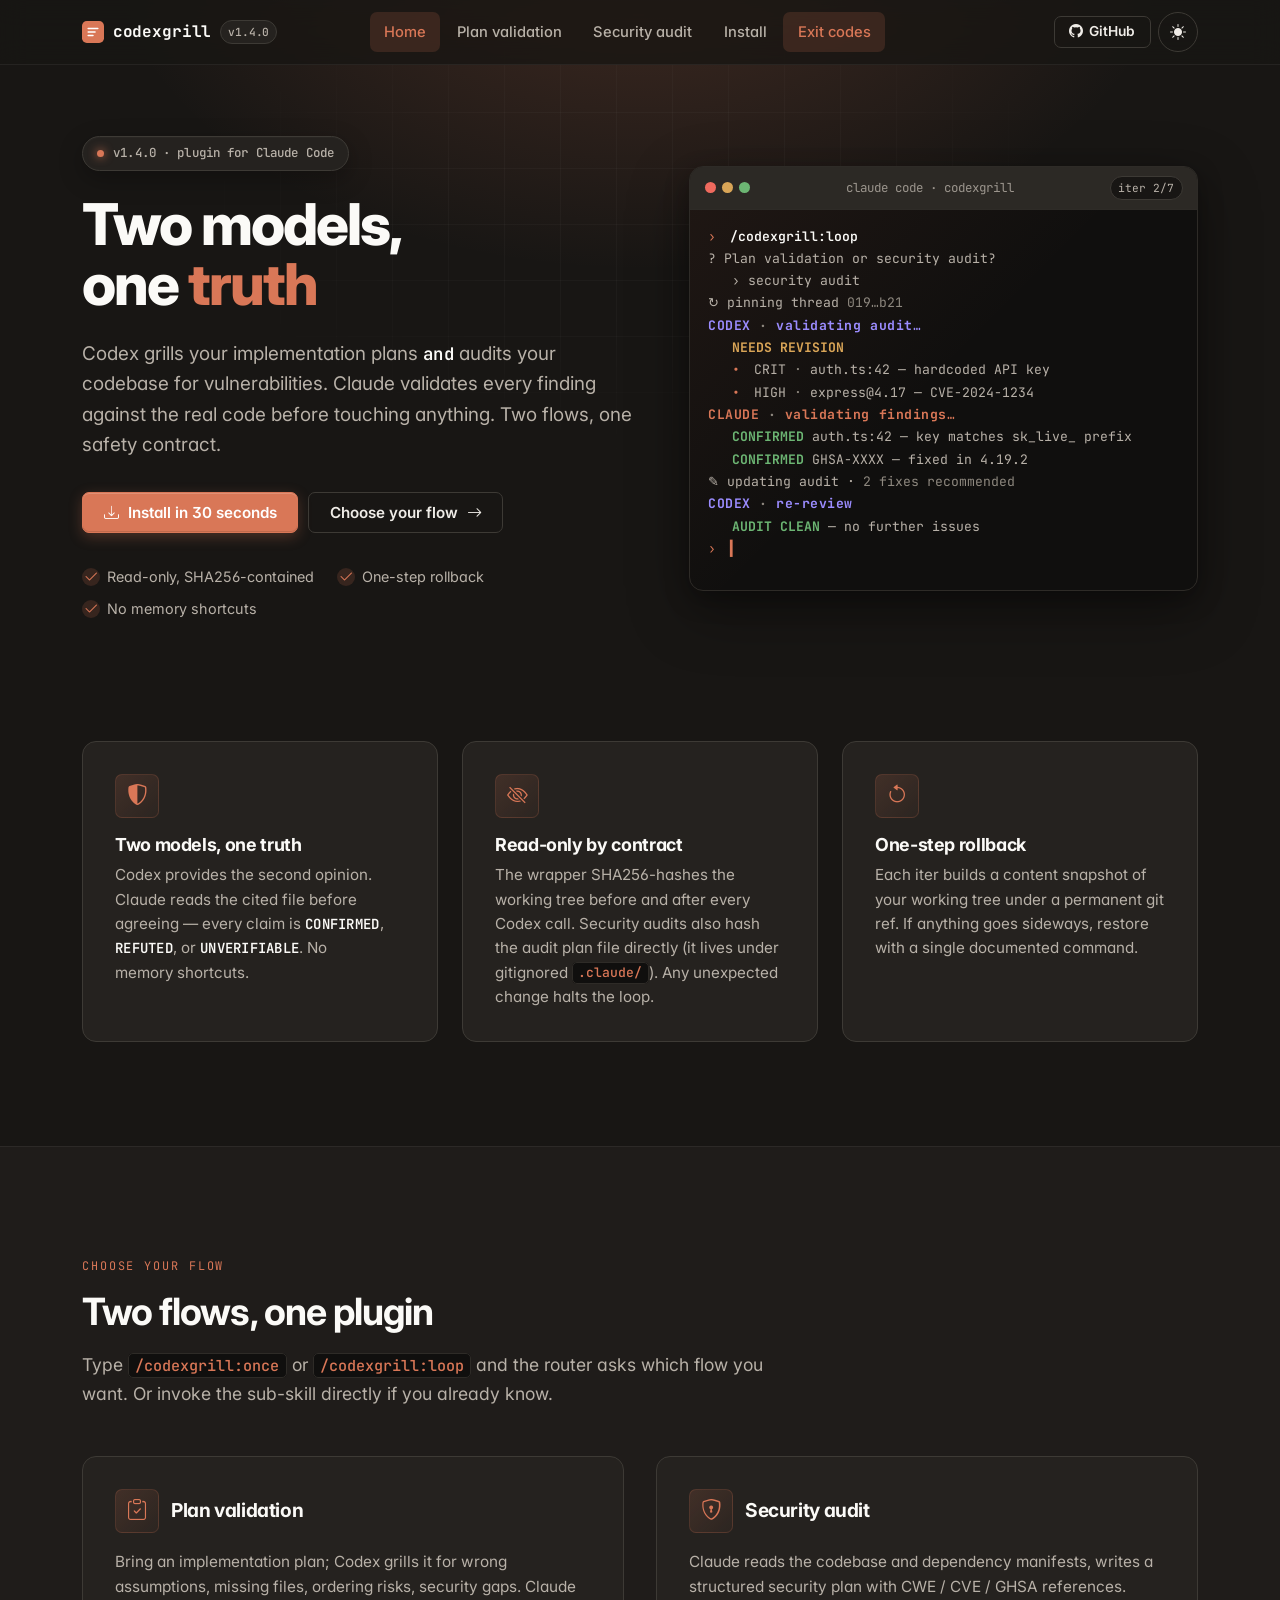
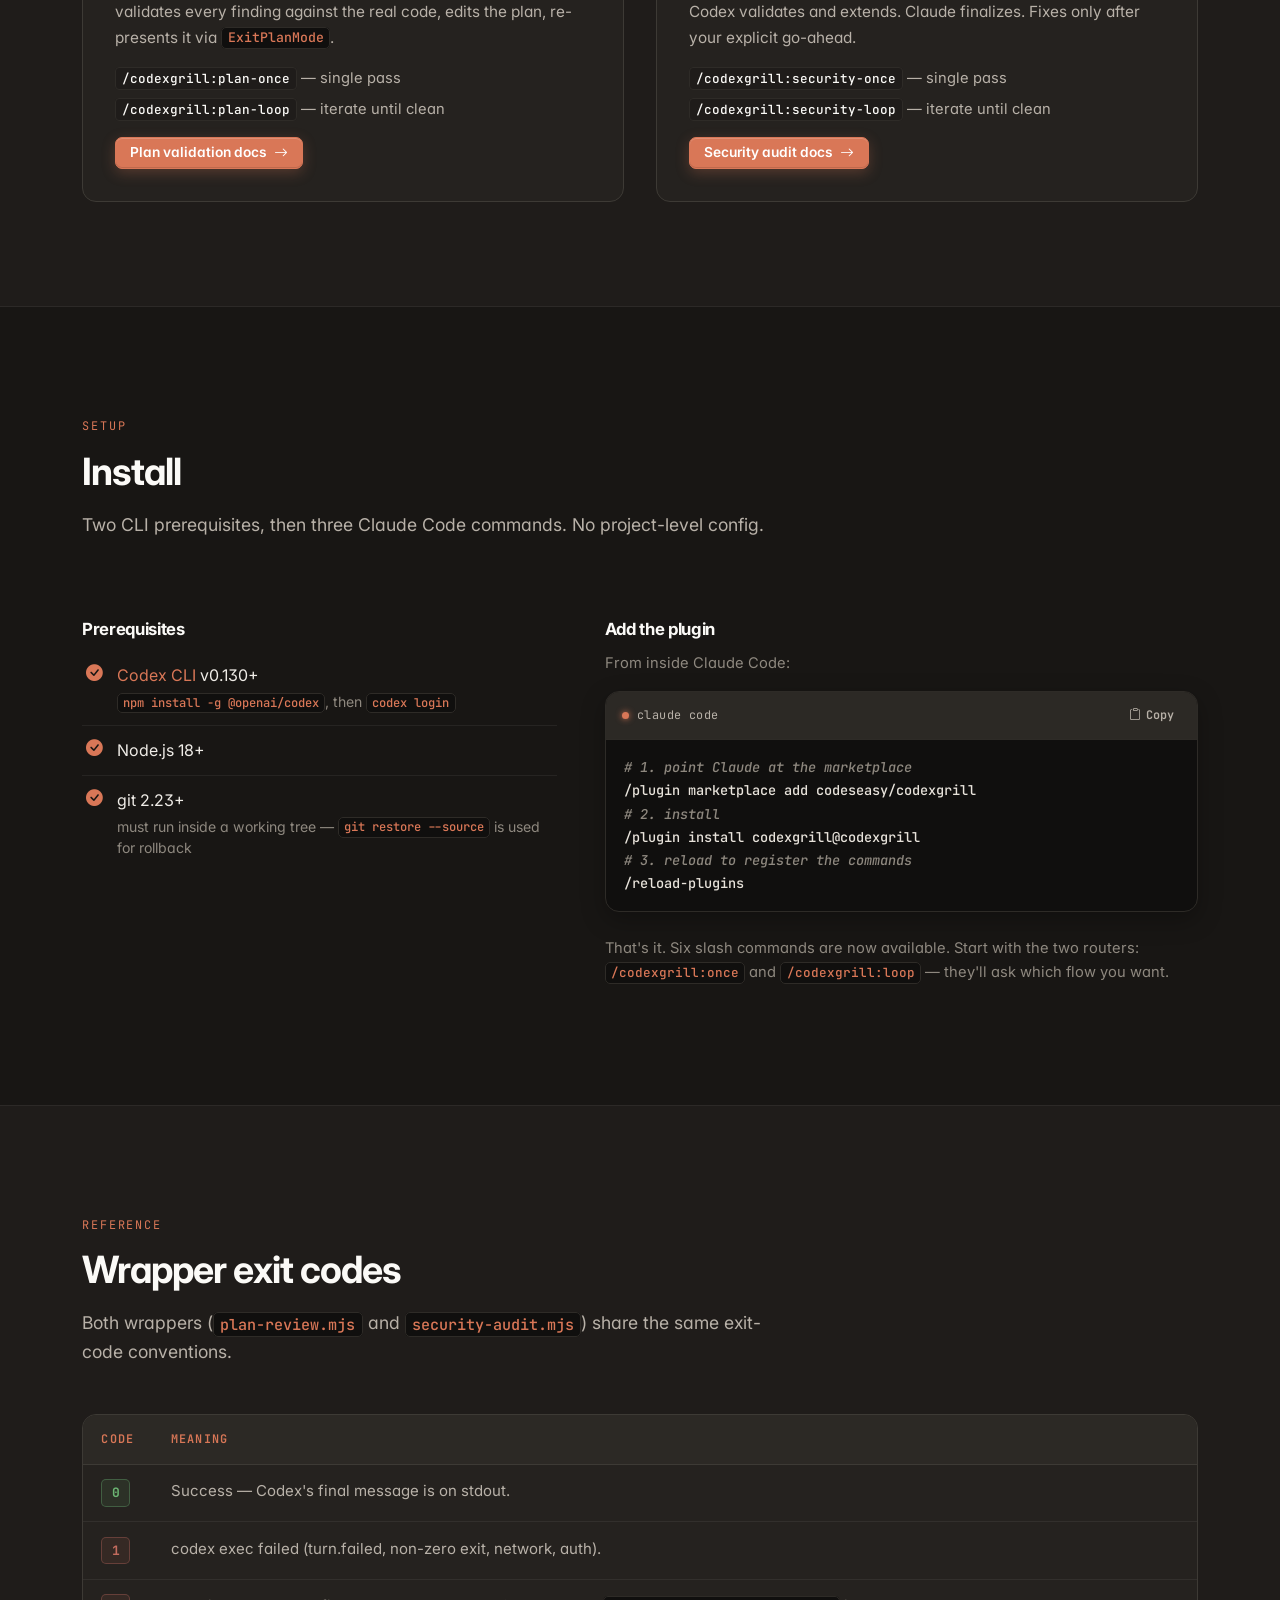
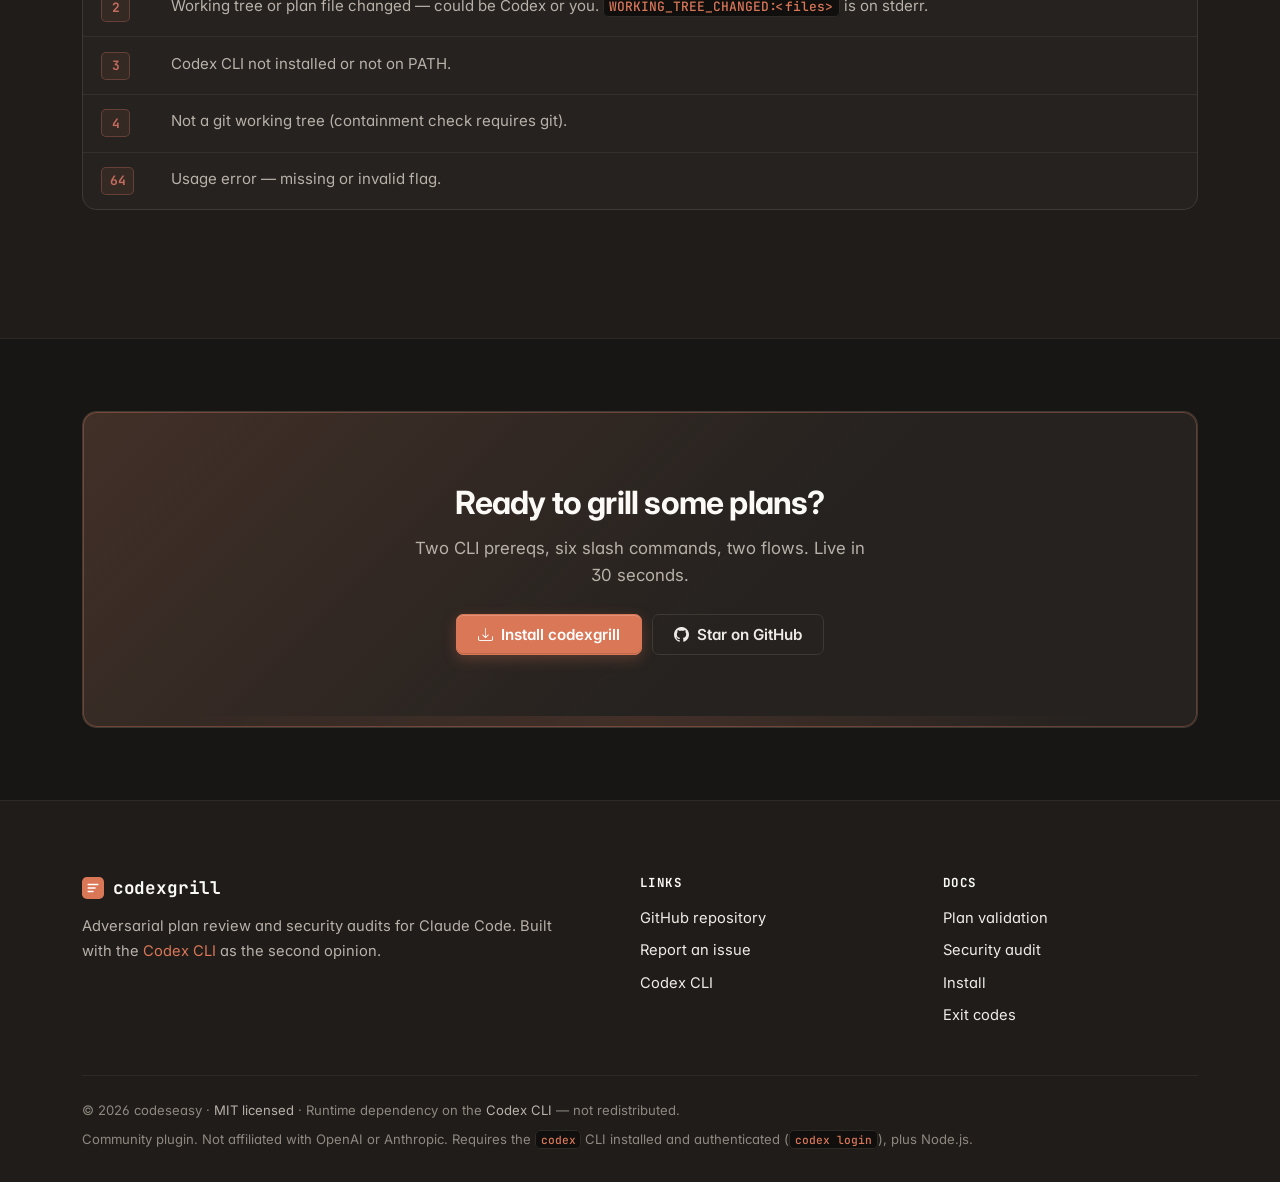
==== docs/index.html @ b9410323 "chore(release): v1.4.0 — step-tree restructure for cleaner mental model - Bump plugin.json 1.3.0 → 1" ====
<!DOCTYPE html>
<html lang="en" data-theme="dark">
<head>
  <meta charset="UTF-8" />
  <meta name="viewport" content="width=device-width, initial-scale=1.0, viewport-fit=cover" />
  <meta name="theme-color" content="#181614" />

  <title>codexgrill — Adversarial plan review &amp; security audits for Claude Code</title>
  <meta name="description" content="A Claude Code plugin that grills your implementation plans with Codex (read-only) and runs full security audits — Claude validates every finding against the real code before applying it. Two models, one truth. SHA256-contained, one-step rollback." />
  <meta name="keywords" content="claude code, codex, plugin, plan review, security audit, code review, AI pair programming, anthropic, openai, adversarial review, dev tools, vulnerability scanner" />
  <meta name="author" content="codeseasy" />
  <meta name="robots" content="index, follow, max-image-preview:large, max-snippet:-1" />
  <meta name="googlebot" content="index, follow" />
  <link rel="canonical" href="https://codexgrill.com/" />

  <!-- Open Graph -->
  <meta property="og:type" content="website" />
  <meta property="og:url" content="https://codexgrill.com/" />
  <meta property="og:site_name" content="codexgrill" />
  <meta property="og:title" content="codexgrill — Adversarial plan review &amp; security audits for Claude Code" />
  <meta property="og:description" content="Codex grills your plan, Claude validates every finding against the real code. Now with security audits. Two models, one truth." />
  <meta property="og:image" content="https://codexgrill.com/assets/og-image.png" />
  <meta property="og:image:width" content="1200" />
  <meta property="og:image:height" content="630" />
  <meta property="og:image:alt" content="codexgrill — Adversarial plan review and security audits for Claude Code. Read-only by contract, SHA256 containment, one-step rollback." />
  <meta property="og:locale" content="en_US" />

  <!-- Twitter / X -->
  <meta name="twitter:card" content="summary_large_image" />
  <meta name="twitter:title" content="codexgrill — Adversarial plan review &amp; security audits for Claude Code" />
  <meta name="twitter:description" content="Codex grills your plan, Claude validates every finding. Now with security audits. Two models, one truth." />
  <meta name="twitter:image" content="https://codexgrill.com/assets/og-image.png" />
  <meta name="twitter:image:alt" content="codexgrill — Adversarial plan review &amp; security audits for Claude Code" />
  <meta name="twitter:site" content="@codeseasy" />

  <!-- Icons -->
  <link rel="icon" type="image/svg+xml" href="data:image/svg+xml,%3Csvg xmlns='http://www.w3.org/2000/svg' viewBox='0 0 32 32'%3E%3Crect width='32' height='32' rx='7' fill='%23d97757'/%3E%3Cpath d='M9 11h14M9 16h10M9 21h7' stroke='%23fff' stroke-width='2.2' stroke-linecap='round'/%3E%3C/svg%3E" />
  <link rel="apple-touch-icon" href="data:image/svg+xml,%3Csvg xmlns='http://www.w3.org/2000/svg' viewBox='0 0 32 32'%3E%3Crect width='32' height='32' rx='7' fill='%23d97757'/%3E%3Cpath d='M9 11h14M9 16h10M9 21h7' stroke='%23fff' stroke-width='2.2' stroke-linecap='round'/%3E%3C/svg%3E" />

  <!-- Structured data: SoftwareApplication -->
  <script type="application/ld+json">
  {
    "@context": "https://schema.org",
    "@type": "SoftwareApplication",
    "name": "codexgrill",
    "alternateName": "codexgrill plugin for Claude Code",
    "applicationCategory": "DeveloperApplication",
    "applicationSubCategory": "Code Review",
    "operatingSystem": "macOS, Linux, Windows",
    "softwareVersion": "1.4.0",
    "description": "A Claude Code plugin that grills implementation plans with Codex (read-only) and runs full security audits — Claude validates every finding against the real code before applying it.",
    "url": "https://codexgrill.com/",
    "downloadUrl": "https://github.com/codeseasy/codexgrill",
    "license": "https://github.com/codeseasy/codexgrill/blob/main/LICENSE",
    "image": "https://codexgrill.com/assets/og-image.png",
    "offers": {
      "@type": "Offer",
      "price": "0",
      "priceCurrency": "USD"
    },
    "author": {
      "@type": "Organization",
      "name": "codeseasy",
      "url": "https://github.com/codeseasy"
    },
    "publisher": {
      "@type": "Organization",
      "name": "codeseasy",
      "url": "https://github.com/codeseasy"
    },
    "softwareRequirements": "Claude Code, Codex CLI v0.130+, Node.js 18+, git 2.23+",
    "featureList": [
      "Adversarial plan review using two models",
      "Security audits with CWE / CVE / GHSA grounding",
      "Read-only by contract with SHA256 working-tree containment",
      "One-step rollback via permanent git refs",
      "Per-finding validation (CONFIRMED / REFUTED / UNVERIFIABLE)",
      "Iterative loop with pinned Codex thread for context reuse"
    ]
  }
  </script>

  <!-- Structured data: FAQ -->
  <script type="application/ld+json">
  {
    "@context": "https://schema.org",
    "@type": "FAQPage",
    "mainEntity": [
      {
        "@type": "Question",
        "name": "What is codexgrill?",
        "acceptedAnswer": {
          "@type": "Answer",
          "text": "codexgrill is a Claude Code plugin with two modes. Plan validation: Codex provides a second opinion on your plan and Claude validates every finding against the real code before applying it. Security audit: Claude reviews the codebase for vulnerabilities, Codex validates and extends the findings, and Claude finalizes the audit plan. Each claim is marked CONFIRMED, REFUTED, or UNVERIFIABLE."
        }
      },
      {
        "@type": "Question",
        "name": "How do I install codexgrill?",
        "acceptedAnswer": {
          "@type": "Answer",
          "text": "From inside Claude Code, run: /plugin marketplace add codeseasy/codexgrill, then /plugin install codexgrill@codexgrill, then /reload-plugins. Prerequisites: Codex CLI v0.130+, Node.js 18+, git 2.23+."
        }
      },
      {
        "@type": "Question",
        "name": "Is codexgrill safe to run on my code?",
        "acceptedAnswer": {
          "@type": "Answer",
          "text": "Yes. The wrapper SHA256-hashes the working tree before and after every Codex call; any unexpected change halts the loop. The security wrapper also hashes the audit plan file itself (which lives under gitignored .claude/plans/). Each iteration builds a content snapshot pinned under a permanent git ref so you can restore with a single command."
        }
      },
      {
        "@type": "Question",
        "name": "What's the difference between /codexgrill:once and /codexgrill:loop?",
        "acceptedAnswer": {
          "@type": "Answer",
          "text": "Both are router commands. They ask whether you want plan validation or a security audit, then dispatch to the corresponding sub-skill. :once does a single review pass — fast sanity check. :loop iterates until both models agree the plan or audit is clean, or --max rounds run out (default 7)."
        }
      },
      {
        "@type": "Question",
        "name": "Is codexgrill affiliated with OpenAI or Anthropic?",
        "acceptedAnswer": {
          "@type": "Answer",
          "text": "No. codexgrill is a community plugin published under MIT license. It has a runtime dependency on the Codex CLI (installed and authenticated separately) and runs inside Claude Code, but is not affiliated with or endorsed by OpenAI or Anthropic."
        }
      }
    ]
  }
  </script>

  <!-- Structured data: WebSite -->
  <script type="application/ld+json">
  {
    "@context": "https://schema.org",
    "@type": "WebSite",
    "name": "codexgrill",
    "url": "https://codexgrill.com/",
    "description": "Adversarial plan review and security audits for Claude Code"
  }
  </script>

  <link rel="preconnect" href="https://fonts.googleapis.com">
  <link rel="preconnect" href="https://fonts.gstatic.com" crossorigin>
  <link rel="preconnect" href="https://cdn.jsdelivr.net" crossorigin>
  <link href="https://fonts.googleapis.com/css2?family=Inter:wght@400;500;600;700;800&family=JetBrains+Mono:wght@400;500;600;700&display=swap" rel="stylesheet">

  <link rel="stylesheet" href="https://cdn.jsdelivr.net/npm/bootstrap-icons@1.11.3/font/bootstrap-icons.min.css" />
  <link rel="stylesheet" href="./assets/style.css" />
</head>
<body>

<!-- skip link for accessibility / SEO -->
<a href="#main" class="skip-link">Skip to main content</a>

<!-- scroll-progress bar -->
<div class="scroll-progress" aria-hidden="true"><span></span></div>

<!-- ============================================================
     NAV
============================================================ -->
<nav class="cg-nav" id="nav">
  <div class="container nav-row">
    <a class="cg-brand" href="/" aria-label="codexgrill home">
      <span class="cg-brand-mark" aria-hidden="true">
        <svg viewBox="0 0 32 32" width="22" height="22">
          <rect width="32" height="32" rx="7" fill="currentColor"/>
          <path d="M9 11h14M9 16h10M9 21h7" stroke="#fff" stroke-width="2.2" stroke-linecap="round"/>
        </svg>
      </span>
      <span class="cg-brand-name">codexgrill</span>
      <span class="cg-brand-version">v1.4.0</span>
    </a>

    <ul class="cg-nav-links" id="nav-links">
      <li><a href="/" data-nav="index">Home</a></li>
      <li><a href="/plan.html" data-nav="plan">Plan validation</a></li>
      <li><a href="/security.html" data-nav="security">Security audit</a></li>
      <li><a href="#install">Install</a></li>
      <li><a href="#exit-codes">Exit codes</a></li>
    </ul>

    <div class="cg-nav-actions">
      <a class="btn-ghost btn-sm" href="https://github.com/codeseasy/codexgrill" target="_blank" rel="noopener" aria-label="View source on GitHub">
        <i class="bi bi-github" aria-hidden="true"></i>
        <span class="hide-sm">GitHub</span>
      </a>
      <button class="icon-btn" data-theme-toggle aria-label="Toggle theme">
        <i class="bi bi-sun-fill icon-sun" aria-hidden="true"></i>
        <i class="bi bi-moon-stars-fill icon-moon" aria-hidden="true"></i>
      </button>
      <button class="icon-btn nav-menu-btn" id="nav-menu-btn" aria-label="Toggle menu" aria-expanded="false" aria-controls="nav-links">
        <i class="bi bi-list icon-open" aria-hidden="true"></i>
        <i class="bi bi-x-lg icon-close" aria-hidden="true"></i>
      </button>
    </div>
  </div>
</nav>

<!-- ============================================================
     HERO
============================================================ -->
<main id="main">
<header id="top" class="hero" aria-labelledby="hero-title">
  <div class="hero-bg" aria-hidden="true">
    <div class="hero-glow"></div>
    <div class="hero-grid"></div>
  </div>

  <div class="container">
    <div class="hero-grid-layout">
      <div class="hero-text">
        <span class="hero-badge">
          <span class="dot" aria-hidden="true"></span>
          <span>v1.4.0 · plugin for Claude Code</span>
        </span>
        <h1 class="hero-title" id="hero-title">
          Two models,
          <span class="accent-line">one <span class="accent">truth</span></span>
        </h1>
        <p class="hero-sub">
          Codex grills your implementation plans <em>and</em> audits your codebase for vulnerabilities.
          Claude validates every finding against the real code before touching anything.
          Two flows, one safety contract.
        </p>
        <div class="hero-cta">
          <a class="btn-primary" href="#install">
            <i class="bi bi-download" aria-hidden="true"></i>
            <span>Install in 30 seconds</span>
          </a>
          <a class="btn-ghost" href="#flows">
            <span>Choose your flow</span>
            <i class="bi bi-arrow-right" aria-hidden="true"></i>
          </a>
        </div>

        <ul class="hero-checks">
          <li><i class="bi bi-check2" aria-hidden="true"></i>Read-only, SHA256-contained</li>
          <li><i class="bi bi-check2" aria-hidden="true"></i>One-step rollback</li>
          <li><i class="bi bi-check2" aria-hidden="true"></i>No memory shortcuts</li>
        </ul>
      </div>

      <!-- terminal demo -->
      <div class="hero-terminal" aria-hidden="true">
        <div class="term">
          <div class="term-bar">
            <span class="term-dots"><i></i><i></i><i></i></span>
            <span class="term-title">claude code · codexgrill</span>
            <span class="term-meta">iter 2/7</span>
          </div>
          <div class="term-body" id="term-body">
            <div class="term-line"><span class="term-prompt">›</span> <span class="term-cmd">/codexgrill:loop</span></div>
            <div class="term-line term-out">? Plan validation or security audit?</div>
            <div class="term-line term-out term-indent">› security audit</div>
            <div class="term-line term-out">↻ pinning thread <span class="term-dim">019…b21</span></div>
            <div class="term-line term-out term-tag-codex">CODEX  <span class="term-dim">·</span> validating audit…</div>
            <div class="term-line term-out term-indent"><span class="term-warn">NEEDS REVISION</span></div>
            <div class="term-line term-out term-indent"><span class="term-bullet">•</span> CRIT <span class="term-dim">·</span> auth.ts:42 — hardcoded API key</div>
            <div class="term-line term-out term-indent"><span class="term-bullet">•</span> HIGH <span class="term-dim">·</span> express@4.17 — CVE-2024-1234</div>
            <div class="term-line term-out term-tag-claude">CLAUDE <span class="term-dim">·</span> validating findings…</div>
            <div class="term-line term-out term-indent"><span class="term-ok">CONFIRMED</span> auth.ts:42 — key matches sk_live_ prefix</div>
            <div class="term-line term-out term-indent"><span class="term-ok">CONFIRMED</span> GHSA-XXXX — fixed in 4.19.2</div>
            <div class="term-line term-out">✎ updating audit · <span class="term-dim">2 fixes recommended</span></div>
            <div class="term-line term-out term-tag-codex">CODEX  <span class="term-dim">·</span> re-review</div>
            <div class="term-line term-out term-indent"><span class="term-ok">AUDIT CLEAN</span> — no further issues</div>
            <div class="term-line"><span class="term-prompt">›</span> <span class="term-caret">▍</span></div>
          </div>
        </div>
      </div>
    </div>
  </div>
</header>

<!-- ============================================================
     FEATURES
============================================================ -->
<section id="features" class="section section-features" aria-label="Key features">
  <div class="container">
    <div class="feature-grid">
      <article class="feature-card">
        <span class="icon-pill"><i class="bi bi-shield-shaded" aria-hidden="true"></i></span>
        <h3>Two models, one truth</h3>
        <p>Codex provides the second opinion. Claude reads the cited file before agreeing — every claim is <em>CONFIRMED</em>, <em>REFUTED</em>, or <em>UNVERIFIABLE</em>. No memory shortcuts.</p>
      </article>
      <article class="feature-card">
        <span class="icon-pill"><i class="bi bi-eye-slash" aria-hidden="true"></i></span>
        <h3>Read-only by contract</h3>
        <p>The wrapper SHA256-hashes the working tree before and after every Codex call. Security audits also hash the audit plan file directly (it lives under gitignored <code>.claude/</code>). Any unexpected change halts the loop.</p>
      </article>
      <article class="feature-card">
        <span class="icon-pill"><i class="bi bi-arrow-counterclockwise" aria-hidden="true"></i></span>
        <h3>One-step rollback</h3>
        <p>Each iter builds a content snapshot of your working tree under a permanent git ref. If anything goes sideways, restore with a single documented command.</p>
      </article>
    </div>
  </div>
</section>

<!-- ============================================================
     FLOWS
============================================================ -->
<section id="flows" class="section section-alt" aria-labelledby="flows-title">
  <div class="container">
    <div class="section-head">
      <span class="section-eyebrow">Choose your flow</span>
      <h2 class="section-title" id="flows-title"><a class="section-anchor" href="#flows">Two flows, one plugin</a></h2>
      <p class="section-lead">
        Type <code>/codexgrill:once</code> or <code>/codexgrill:loop</code> and the router asks which flow you want.
        Or invoke the sub-skill directly if you already know.
      </p>
    </div>

    <div class="flow-cards">
      <article class="flow-card">
        <header>
          <span class="icon-pill"><i class="bi bi-clipboard-check" aria-hidden="true"></i></span>
          <h3>Plan validation</h3>
        </header>
        <p>Bring an implementation plan; Codex grills it for wrong assumptions, missing files, ordering risks, security gaps. Claude validates every finding against the real code, edits the plan, re-presents it via <code>ExitPlanMode</code>.</p>
        <ul class="flow-card-cmds">
          <li><code>/codexgrill:plan-once</code> — single pass</li>
          <li><code>/codexgrill:plan-loop</code> — iterate until clean</li>
        </ul>
        <a class="btn-primary btn-sm" href="/plan.html">
          <span>Plan validation docs</span>
          <i class="bi bi-arrow-right" aria-hidden="true"></i>
        </a>
      </article>

      <article class="flow-card">
        <header>
          <span class="icon-pill"><i class="bi bi-shield-lock" aria-hidden="true"></i></span>
          <h3>Security audit</h3>
        </header>
        <p>Claude reads the codebase and dependency manifests, writes a structured security plan with CWE / CVE / GHSA references. Codex validates and extends. Claude finalizes. Fixes only after your explicit go-ahead.</p>
        <ul class="flow-card-cmds">
          <li><code>/codexgrill:security-once</code> — single pass</li>
          <li><code>/codexgrill:security-loop</code> — iterate until clean</li>
        </ul>
        <a class="btn-primary btn-sm" href="/security.html">
          <span>Security audit docs</span>
          <i class="bi bi-arrow-right" aria-hidden="true"></i>
        </a>
      </article>
    </div>
  </div>
</section>

<!-- ============================================================
     INSTALL
============================================================ -->
<section id="install" class="section" aria-labelledby="install-title">
  <div class="container">
    <div class="section-head">
      <span class="section-eyebrow">Setup</span>
      <h2 class="section-title" id="install-title"><a class="section-anchor" href="#install">Install</a></h2>
      <p class="section-lead">Two CLI prerequisites, then three Claude Code commands. No project-level config.</p>
    </div>

    <div class="install-grid">
      <div>
        <h3 class="h-sub">Prerequisites</h3>
        <ul class="check-list">
          <li>
            <i class="bi bi-check-circle-fill" aria-hidden="true"></i>
            <div>
              <a href="https://github.com/openai/codex" target="_blank" rel="noopener">Codex CLI</a> v0.130+
              <span class="dim"><code>npm install -g @openai/codex</code>, then <code>codex login</code></span>
            </div>
          </li>
          <li>
            <i class="bi bi-check-circle-fill" aria-hidden="true"></i>
            <div>Node.js 18+</div>
          </li>
          <li>
            <i class="bi bi-check-circle-fill" aria-hidden="true"></i>
            <div>
              git 2.23+
              <span class="dim">must run inside a working tree — <code>git restore --source</code> is used for rollback</span>
            </div>
          </li>
        </ul>
      </div>

      <div>
        <h3 class="h-sub">Add the plugin</h3>
        <p class="dim small">From inside Claude Code:</p>
        <div class="code-block">
          <div class="code-block-header">
            <span class="lang">claude code</span>
            <button class="copy-btn" type="button"><i class="bi bi-clipboard" aria-hidden="true"></i><span class="copy-label">Copy</span></button>
          </div>
<pre><code><span class="cmt"># 1. point Claude at the marketplace</span>
/plugin marketplace add codeseasy/codexgrill
<span class="cmt"># 2. install</span>
/plugin install codexgrill@codexgrill
<span class="cmt"># 3. reload to register the commands</span>
/reload-plugins</code></pre>
        </div>
        <p class="dim small">
          That's it. Six slash commands are now available. Start with the two routers:
          <code>/codexgrill:once</code> and <code>/codexgrill:loop</code> — they'll ask which flow you want.
        </p>
      </div>
    </div>
  </div>
</section>

<!-- ============================================================
     EXIT CODES (shared reference)
============================================================ -->
<section id="exit-codes" class="section section-alt">
  <div class="container">
    <div class="section-head">
      <span class="section-eyebrow">Reference</span>
      <h2 class="section-title"><a class="section-anchor" href="#exit-codes">Wrapper exit codes</a></h2>
      <p class="section-lead">Both wrappers (<code>plan-review.mjs</code> and <code>security-audit.mjs</code>) share the same exit-code conventions.</p>
    </div>

    <div class="table-wrap">
      <table class="cg-table exit-table">
        <thead><tr><th>code</th><th>meaning</th></tr></thead>
        <tbody>
          <tr><td><code class="exit-ok">0</code></td><td>Success — Codex's final message is on stdout.</td></tr>
          <tr><td><code class="exit-err">1</code></td><td>codex exec failed (turn.failed, non-zero exit, network, auth).</td></tr>
          <tr><td><code class="exit-err">2</code></td><td>Working tree or plan file changed — could be Codex or you. <code>WORKING_TREE_CHANGED:&lt;files&gt;</code> is on stderr.</td></tr>
          <tr><td><code class="exit-err">3</code></td><td>Codex CLI not installed or not on PATH.</td></tr>
          <tr><td><code class="exit-err">4</code></td><td>Not a git working tree (containment check requires git).</td></tr>
          <tr><td><code class="exit-err">64</code></td><td>Usage error — missing or invalid flag.</td></tr>
        </tbody>
      </table>
    </div>
  </div>
</section>

<!-- ============================================================
     CTA
============================================================ -->
<section class="section section-cta" aria-label="Get started">
  <div class="container">
    <div class="cta-card">
      <h2>Ready to grill some plans?</h2>
      <p>Two CLI prereqs, six slash commands, two flows. Live in 30 seconds.</p>
      <div class="hero-cta">
        <a class="btn-primary" href="#install">
          <i class="bi bi-download" aria-hidden="true"></i>
          <span>Install codexgrill</span>
        </a>
        <a class="btn-ghost" href="https://github.com/codeseasy/codexgrill" target="_blank" rel="noopener">
          <i class="bi bi-github" aria-hidden="true"></i>
          <span>Star on GitHub</span>
        </a>
      </div>
    </div>
  </div>
</section>

<!-- ============================================================
     FOOTER
============================================================ -->
</main>

<footer class="cg-footer" role="contentinfo">
  <div class="container">
    <div class="footer-grid">
      <div class="footer-brand">
        <div class="cg-brand">
          <span class="cg-brand-mark" aria-hidden="true">
            <svg viewBox="0 0 32 32" width="22" height="22">
              <rect width="32" height="32" rx="7" fill="currentColor"/>
              <path d="M9 11h14M9 16h10M9 21h7" stroke="#fff" stroke-width="2.2" stroke-linecap="round"/>
            </svg>
          </span>
          <span class="cg-brand-name">codexgrill</span>
        </div>
        <p class="muted">
          Adversarial plan review and security audits for Claude Code. Built with the
          <a href="https://github.com/openai/codex" target="_blank" rel="noopener">Codex CLI</a> as the second opinion.
        </p>
      </div>
      <div class="footer-col">
        <strong>Links</strong>
        <ul>
          <li><a href="https://github.com/codeseasy/codexgrill" target="_blank" rel="noopener">GitHub repository</a></li>
          <li><a href="https://github.com/codeseasy/codexgrill/issues" target="_blank" rel="noopener">Report an issue</a></li>
          <li><a href="https://github.com/openai/codex" target="_blank" rel="noopener">Codex CLI</a></li>
        </ul>
      </div>
      <div class="footer-col">
        <strong>Docs</strong>
        <ul>
          <li><a href="/plan.html">Plan validation</a></li>
          <li><a href="/security.html">Security audit</a></li>
          <li><a href="#install">Install</a></li>
          <li><a href="#exit-codes">Exit codes</a></li>
        </ul>
      </div>
    </div>

    <div class="footer-disclaimer">
      <p>
        © <span data-year>2026</span> codeseasy ·
        <a href="https://github.com/codeseasy/codexgrill/blob/main/LICENSE" target="_blank" rel="noopener">MIT licensed</a> ·
        Runtime dependency on the <a href="https://github.com/openai/codex" target="_blank" rel="noopener">Codex CLI</a> — not redistributed.
      </p>
      <p class="dim">
        Community plugin. Not affiliated with OpenAI or Anthropic. Requires the
        <code>codex</code> CLI installed and authenticated (<code>codex login</code>), plus Node.js.
      </p>
    </div>
  </div>
</footer>

<script src="./assets/app.js"></script>
</body>
</html>
---- docs/assets/style.css ----
/* ============================================================
   codexgrill — site styles
   Self-contained (no Bootstrap CSS). Mobile-first.
   ============================================================ */

/* ---------- design tokens ---------- */
:root {
  /* warm orange family (Claude Code) */
  --cg-orange:        #d97757;
  --cg-orange-hover:  #c2654a;
  --cg-orange-soft:   #e9a484;
  --cg-orange-glow:   rgba(217, 119, 87, 0.16);
  --cg-orange-shadow: rgba(217, 119, 87, 0.28);

  /* semantic */
  --cg-ok:   #6cb573;
  --cg-warn: #d9a557;
  --cg-bad:  #c46c5e;

  --cg-font-sans: 'Inter', -apple-system, BlinkMacSystemFont, 'Segoe UI', system-ui, sans-serif;
  --cg-font-mono: 'JetBrains Mono', 'SF Mono', Menlo, Consolas, monospace;

  /* spacing scale */
  --space-1: 0.25rem;
  --space-2: 0.5rem;
  --space-3: 0.75rem;
  --space-4: 1rem;
  --space-5: 1.5rem;
  --space-6: 2rem;
  --space-7: 3rem;
  --space-8: 4.5rem;
  --space-9: 6.5rem;

  --radius:    14px;
  --radius-md: 10px;
  --radius-sm: 7px;

  --ease: cubic-bezier(0.4, 0, 0.2, 1);

  --nav-h: 64px;
  --container: 1180px;
}

/* dark (default) */
[data-theme="dark"] {
  --bg:           #181614;
  --bg-2:         #1f1c1a;
  --bg-3:         #25221f;
  --surface:      #25221f;
  --surface-2:    #2c2925;
  --surface-3:    #34302b;

  --fg:           #efece7;
  --fg-strong:    #fbfaf7;
  --fg-muted:     #b8b1a8;  /* lifted for ~9:1 on bg */
  --fg-dim:       #8e887f;  /* lifted for ~5.2:1 on bg */

  --border:       #3d3a35;
  --border-strong: #4a4641;
  --border-soft:  rgba(255,255,255,0.07);
  --hairline:     rgba(255,255,255,0.06);

  --code-bg:      #100f0e;
  --code-border:  #2e2b27;
  --code-fg:      #e8e3db;

  --nav-bg:       rgba(24, 22, 20, 0.82);
  --hero-glow:    radial-gradient(60% 70% at 50% -10%, rgba(217,119,87,0.22), transparent 70%);
  --hero-grid-color: rgba(255,255,255,0.028);
  --shadow-card:  0 1px 0 rgba(255,255,255,0.02) inset, 0 8px 24px rgba(0,0,0,0.28);
  --shadow-lift:  0 12px 32px rgba(0,0,0,0.4);
  --focus-ring:   0 0 0 3px rgba(217,119,87,0.4);
}

/* light */
[data-theme="light"] {
  --bg:           #fdfbf8;
  --bg-2:         #f6f3ed;
  --bg-3:         #f0ece4;
  --surface:      #ffffff;
  --surface-2:    #f6f3ed;
  --surface-3:    #f0ece4;

  --fg:           #2b2723;
  --fg-strong:    #14110f;
  --fg-muted:     #5a5650;  /* lifted for stronger read */
  --fg-dim:       #7d7972;

  --border:       #e2dccf;
  --border-strong: #d3ccbd;
  --border-soft:  rgba(0,0,0,0.07);
  --hairline:     rgba(0,0,0,0.06);

  --code-bg:      #f5f1ea;
  --code-border:  #e2dccf;
  --code-fg:      #2b2723;

  --nav-bg:       rgba(253, 251, 248, 0.85);
  --hero-glow:    radial-gradient(60% 70% at 50% -10%, rgba(217,119,87,0.16), transparent 70%);
  --hero-grid-color: rgba(0,0,0,0.04);
  --shadow-card:  0 1px 2px rgba(0,0,0,0.04), 0 8px 24px rgba(0,0,0,0.06);
  --shadow-lift:  0 14px 38px rgba(0,0,0,0.10);
  --focus-ring:   0 0 0 3px rgba(217,119,87,0.35);
}

/* ============================================================
   RESET
   ============================================================ */
*, *::before, *::after { box-sizing: border-box; }
html { -webkit-text-size-adjust: 100%; scroll-behavior: smooth; scroll-padding-top: calc(var(--nav-h) + 12px); }
body {
  margin: 0;
  font-family: var(--cg-font-sans);
  font-size: 16px;
  line-height: 1.65;
  color: var(--fg);
  background: var(--bg);
  -webkit-font-smoothing: antialiased;
  -moz-osx-font-smoothing: grayscale;
  font-feature-settings: "cv11", "ss01";
  text-rendering: optimizeLegibility;
  overflow-x: hidden;
}

/* skip-link (a11y / SEO) */
.skip-link {
  position: absolute;
  left: 0; top: 0;
  padding: 0.7rem 1rem;
  background: var(--cg-orange);
  color: #fff;
  font-weight: 600;
  font-size: 0.92rem;
  border-radius: 0 0 var(--radius-sm) 0;
  z-index: 9999;
  transform: translateY(-110%);
  transition: transform 0.18s var(--ease);
  text-decoration: none;
}
.skip-link:focus-visible {
  transform: translateY(0);
  outline: none;
  color: #fff;
}
img, svg { display: block; max-width: 100%; }
a { color: var(--cg-orange); text-decoration: none; transition: color .15s var(--ease); }
a:hover { color: var(--cg-orange-hover); }
button { font: inherit; cursor: pointer; }
ul { padding: 0; margin: 0; list-style: none; }

/* ---------- focus ---------- */
:focus { outline: none; }
:focus-visible {
  outline: none;
  box-shadow: var(--focus-ring);
  border-radius: var(--radius-sm);
}
a:focus-visible, button:focus-visible {
  box-shadow: var(--focus-ring);
}

/* container */
.container {
  width: 100%;
  max-width: var(--container);
  margin: 0 auto;
  padding: 0 var(--space-5);
}
@media (min-width: 768px) {
  .container { padding: 0 var(--space-6); }
}

/* ============================================================
   TYPE
   ============================================================ */
h1, h2, h3, h4, h5 {
  font-weight: 700;
  letter-spacing: -0.02em;
  line-height: 1.2;
  color: var(--fg-strong);
  margin: 0 0 var(--space-4);
}
h2 { font-size: clamp(1.7rem, 3.2vw, 2.35rem); letter-spacing: -0.025em; }
h3 { font-size: clamp(1.15rem, 2vw, 1.4rem); }
h4 { font-size: 1.075rem; }
p  { margin: 0 0 var(--space-4); text-wrap: pretty; }

.h-sub { font-size: 1.05rem; margin: var(--space-6) 0 var(--space-3); }
.muted { color: var(--fg-muted); }
.dim   { color: var(--fg-dim); }
.small { font-size: 0.92rem; }
.mt-l  { margin-top: var(--space-5); }
.mt-xl { margin-top: var(--space-7); }
.hide-sm { display: inline; }
@media (max-width: 520px) { .hide-sm { display: none; } }

code, kbd, pre, samp { font-family: var(--cg-font-mono); }

:not(pre) > code {
  background: var(--code-bg);
  border: 1px solid var(--code-border);
  color: var(--cg-orange);
  padding: 0.1em 0.42em;
  border-radius: 5px;
  font-size: 0.86em;
  font-weight: 500;
  word-break: break-word;
  line-height: 1.5;
}

em {
  font-style: normal;
  font-weight: 600;
  color: var(--fg-strong);
  font-family: var(--cg-font-mono);
  font-size: 0.92em;
  letter-spacing: 0.02em;
}

/* anchor heading */
.section-anchor { color: inherit; text-decoration: none; position: relative; }
.section-anchor::after {
  content: "#";
  position: absolute; left: -0.85em; top: 0;
  color: var(--cg-orange); opacity: 0;
  transition: opacity 0.15s var(--ease);
  font-weight: 700;
}
.section-anchor:hover::after { opacity: 0.55; }
@media (max-width: 768px) { .section-anchor::after { display: none; } }

/* ============================================================
   SCROLL PROGRESS
   ============================================================ */
.scroll-progress {
  position: fixed; top: 0; left: 0; right: 0;
  height: 2px; z-index: 1000;
  background: transparent; pointer-events: none;
}
.scroll-progress span {
  display: block; height: 100%; width: 0%;
  background: linear-gradient(90deg, var(--cg-orange), var(--cg-orange-soft));
  transition: width 0.1s linear;
}

/* ============================================================
   NAV
   ============================================================ */
.cg-nav {
  position: fixed; top: 0; left: 0; right: 0; z-index: 100;
  background: var(--nav-bg);
  backdrop-filter: saturate(180%) blur(14px);
  -webkit-backdrop-filter: saturate(180%) blur(14px);
  border-bottom: 1px solid var(--hairline);
  transition: border-color .25s var(--ease), background .25s var(--ease);
}
.cg-nav.scrolled { border-bottom-color: var(--border-soft); }

.nav-row {
  height: var(--nav-h);
  display: flex; align-items: center;
  gap: var(--space-4);
}
.cg-brand {
  display: inline-flex; align-items: center; gap: 0.55rem;
  color: var(--fg-strong);
  font-family: var(--cg-font-mono);
  font-weight: 700;
  font-size: 1rem;
  letter-spacing: -0.01em;
  white-space: nowrap;
}
.cg-brand:hover { color: var(--cg-orange); }
.cg-brand-mark { color: var(--cg-orange); display: inline-flex; }
.cg-brand-name { color: inherit; }
.cg-brand-version {
  font-size: 0.7rem; font-weight: 500;
  padding: 0.12rem 0.45rem;
  border: 1px solid var(--border);
  border-radius: 999px;
  color: var(--fg-muted);
  background: var(--surface);
}
@media (max-width: 480px) { .cg-brand-version { display: none; } }

.cg-nav-links {
  display: flex; align-items: center; gap: 0.15rem;
  margin: 0 auto;
}
.cg-nav-links li a {
  display: block;
  font-size: 0.92rem;
  font-weight: 500;
  padding: 0.5rem 0.9rem;
  border-radius: var(--radius-sm);
  color: var(--fg-muted);
  transition: color .15s var(--ease), background .15s var(--ease);
  position: relative;
}
.cg-nav-links li a:hover { color: var(--fg-strong); background: var(--surface); }
.cg-nav-links li a.active,
.cg-nav-links li a.active-page { color: var(--cg-orange); background: var(--cg-orange-glow); }

.cg-nav-actions { display: inline-flex; align-items: center; gap: 0.45rem; margin-left: auto; }

.icon-btn {
  width: 40px; height: 40px;
  display: inline-flex; align-items: center; justify-content: center;
  background: transparent;
  border: 1px solid var(--border);
  color: var(--fg);
  border-radius: 50%;
  transition: all .18s var(--ease);
  flex-shrink: 0;
}
.icon-btn:hover { border-color: var(--cg-orange); color: var(--cg-orange); }
.icon-btn .icon-sun { display: none; }
[data-theme="dark"] .icon-btn .icon-sun  { display: inline; }
[data-theme="dark"] .icon-btn .icon-moon { display: none; }
[data-theme="light"] .icon-btn .icon-sun  { display: none; }
[data-theme="light"] .icon-btn .icon-moon { display: inline; }
[data-theme="dark"] [data-theme-toggle]:hover { transform: rotate(20deg); }

.nav-menu-btn { display: none; }
.nav-menu-btn .icon-close { display: none; }
@media (max-width: 1024px) {
  .nav-menu-btn { display: inline-flex; }

  .cg-nav-links {
    position: fixed;
    top: var(--nav-h); left: 0; right: 0;
    flex-direction: column; align-items: stretch;
    gap: 0;
    background: var(--bg);
    border-bottom: 1px solid var(--border-soft);
    padding: var(--space-4) var(--space-5) var(--space-5);
    transform: translateY(-100%);
    opacity: 0;
    pointer-events: none;
    transition: transform .28s var(--ease), opacity .22s var(--ease);
    box-shadow: 0 12px 32px rgba(0,0,0,0.18);
    max-height: calc(100vh - var(--nav-h));
    overflow-y: auto;
  }
  .cg-nav-links li a {
    padding: 0.95rem 0.6rem;
    border-radius: var(--radius-sm);
    font-size: 1.05rem;
    border-bottom: 1px solid var(--hairline);
    color: var(--fg);
  }
  .cg-nav-links li:last-child a { border-bottom: none; }
  .cg-nav-links li a:hover { background: var(--surface); }

  .cg-nav.menu-open .cg-nav-links {
    transform: translateY(0);
    opacity: 1;
    pointer-events: auto;
  }
  .cg-nav.menu-open .nav-menu-btn .icon-open { display: none; }
  .cg-nav.menu-open .nav-menu-btn .icon-close { display: inline; }
}

/* ============================================================
   BUTTONS
   ============================================================ */
.btn-primary, .btn-ghost {
  display: inline-flex; align-items: center; justify-content: center; gap: 0.55rem;
  font-weight: 600;
  font-size: 0.95rem;
  padding: 0.75rem 1.3rem;
  border-radius: var(--radius-sm);
  border: 1px solid transparent;
  transition: transform .15s var(--ease), background .15s var(--ease), border-color .15s var(--ease), color .15s var(--ease), box-shadow .2s var(--ease);
  text-decoration: none;
  white-space: nowrap;
  line-height: 1;
  user-select: none;
}
.btn-primary {
  background: var(--cg-orange);
  border-color: var(--cg-orange);
  color: #fff;
  box-shadow:
    0 1px 0 rgba(255,255,255,0.18) inset,
    0 -1px 0 rgba(0,0,0,0.12) inset,
    0 4px 14px var(--cg-orange-shadow);
}
.btn-primary:hover {
  background: var(--cg-orange-hover);
  border-color: var(--cg-orange-hover);
  color: #fff;
  transform: translateY(-1px);
  box-shadow:
    0 1px 0 rgba(255,255,255,0.18) inset,
    0 -1px 0 rgba(0,0,0,0.12) inset,
    0 8px 22px var(--cg-orange-shadow);
}
.btn-primary:active { transform: translateY(0); }
.btn-ghost {
  background: transparent;
  color: var(--fg);
  border-color: var(--border);
}
.btn-ghost:hover {
  border-color: var(--cg-orange);
  color: var(--cg-orange);
  background: var(--cg-orange-glow);
  transform: translateY(-1px);
}
.btn-ghost:active { transform: translateY(0); }
.btn-sm { padding: 0.5rem 0.9rem; font-size: 0.86rem; gap: 0.4rem; }

/* ============================================================
   HERO
   ============================================================ */
.hero {
  position: relative;
  padding: calc(var(--nav-h) + var(--space-8)) 0 var(--space-8);
  overflow: hidden;
}
.hero-bg { position: absolute; inset: 0; pointer-events: none; }
.hero-glow { position: absolute; inset: 0; background: var(--hero-glow); }
.hero-grid {
  position: absolute; inset: 0;
  background-image:
    linear-gradient(var(--hero-grid-color) 1px, transparent 1px),
    linear-gradient(90deg, var(--hero-grid-color) 1px, transparent 1px);
  background-size: 56px 56px;
  mask-image: radial-gradient(50% 50% at 50% 30%, #000 30%, transparent 75%);
  -webkit-mask-image: radial-gradient(50% 50% at 50% 30%, #000 30%, transparent 75%);
}

.hero-grid-layout {
  display: grid;
  grid-template-columns: minmax(0, 1fr);
  gap: var(--space-8);
  align-items: center;
  position: relative;
}
.hero-grid-layout > * { min-width: 0; }
@media (min-width: 980px) {
  .hero-grid-layout {
    grid-template-columns: minmax(0, 1.1fr) minmax(0, 1fr);
    gap: var(--space-7);
  }
}

.hero-badge {
  display: inline-flex; align-items: center; gap: 0.55rem;
  padding: 0.4rem 0.9rem;
  background: var(--surface);
  border: 1px solid var(--border);
  border-radius: 999px;
  font-size: 0.78rem;
  color: var(--fg-muted);
  margin-bottom: var(--space-5);
  font-family: var(--cg-font-mono);
  font-weight: 500;
  letter-spacing: 0.01em;
  box-shadow: var(--shadow-card);
}
.hero-badge .dot {
  width: 7px; height: 7px;
  background: var(--cg-orange);
  border-radius: 50%;
  box-shadow: 0 0 10px var(--cg-orange);
  animation: pulse 2.5s ease-in-out infinite;
  flex-shrink: 0;
}
@keyframes pulse { 0%,100% { opacity: 1; } 50% { opacity: 0.45; } }

.hero-title {
  font-size: clamp(2.1rem, 5.6vw, 3.6rem);
  font-weight: 800;
  letter-spacing: -0.035em;
  line-height: 1.04;
  margin-bottom: var(--space-5);
  color: var(--fg-strong);
}
.hero-title .accent-line { display: block; }
.hero-title .accent { color: var(--cg-orange); }

.hero-sub {
  font-size: clamp(1rem, 1.6vw, 1.18rem);
  color: var(--fg-muted);
  max-width: 560px;
  margin: 0 0 var(--space-6);
  line-height: 1.6;
}
.hero-cta {
  display: flex; flex-wrap: wrap;
  gap: 0.6rem;
  margin-bottom: var(--space-6);
}
@media (max-width: 480px) {
  .hero-cta { flex-direction: column; align-items: stretch; }
  .hero-cta .btn-primary, .hero-cta .btn-ghost { justify-content: center; }
}

.hero-checks {
  display: flex; flex-wrap: wrap;
  gap: 0.5rem 1.4rem;
  font-size: 0.9rem;
  color: var(--fg-muted);
}
.hero-checks li { display: inline-flex; align-items: center; gap: 0.45rem; }
.hero-checks i {
  color: var(--cg-orange);
  font-weight: 700;
  font-size: 1rem;
  display: inline-flex; align-items: center; justify-content: center;
  width: 18px; height: 18px;
  border-radius: 50%;
  background: var(--cg-orange-glow);
}

/* ============================================================
   TERMINAL (hero side)
   ============================================================ */
.hero-terminal { position: relative; }
@media (max-width: 979px) {
  .hero-terminal { margin-top: var(--space-6); }
}
.term {
  background: var(--code-bg);
  border: 1px solid var(--code-border);
  border-radius: var(--radius);
  overflow: hidden;
  box-shadow: var(--shadow-card), 0 20px 60px rgba(0,0,0,0.35);
  position: relative;
}
[data-theme="light"] .term { box-shadow: var(--shadow-card); }

.term::before {
  content: "";
  position: absolute; inset: -1px;
  border-radius: var(--radius);
  background: linear-gradient(135deg, var(--cg-orange-glow), transparent 50%);
  pointer-events: none; opacity: 0.5;
}
.term-bar {
  display: flex; align-items: center; gap: var(--space-3);
  padding: 0.55rem 0.9rem;
  background: var(--surface-2);
  border-bottom: 1px solid var(--code-border);
  font-family: var(--cg-font-mono);
  font-size: 0.78rem;
  color: var(--fg-muted);
  position: relative; z-index: 1;
}
.term-dots { display: inline-flex; gap: 6px; }
.term-dots i {
  width: 11px; height: 11px;
  border-radius: 50%;
  background: var(--border);
}
.term-dots i:nth-child(1) { background: #ef6a5e; }
.term-dots i:nth-child(2) { background: #d9a557; }
.term-dots i:nth-child(3) { background: #6cb573; }
.term-title { flex: 1; text-align: center; opacity: 0.8; }
.term-meta {
  padding: 0.1rem 0.45rem;
  border: 1px solid var(--border);
  border-radius: 999px;
  font-size: 0.7rem;
  color: var(--fg-muted);
  background: var(--bg);
  margin-left: auto;
  white-space: nowrap;
}

.term-body {
  padding: 1rem 1.1rem;
  font-family: var(--cg-font-mono);
  font-size: 0.82rem;
  line-height: 1.7;
  color: var(--fg);
  position: relative; z-index: 1;
  min-height: 380px;
  overflow-x: auto;
  -webkit-overflow-scrolling: touch;
}
.term-body > .term-line { white-space: nowrap; }
@media (max-width: 520px) {
  .term-body { font-size: 0.72rem; min-height: 300px; padding: 0.75rem 0.85rem; line-height: 1.65; }
  .term-bar { padding: 0.5rem 0.75rem; font-size: 0.72rem; }
  .term-title { display: none; }
}
.term-line {
  opacity: 0;
  transform: translateY(2px);
  animation: term-in 0.35s var(--ease) forwards;
}
.term-line:nth-child(1)  { animation-delay: 0.10s; }
.term-line:nth-child(2)  { animation-delay: 0.40s; }
.term-line:nth-child(3)  { animation-delay: 0.70s; }
.term-line:nth-child(4)  { animation-delay: 1.00s; }
.term-line:nth-child(5)  { animation-delay: 1.25s; }
.term-line:nth-child(6)  { animation-delay: 1.50s; }
.term-line:nth-child(7)  { animation-delay: 1.80s; }
.term-line:nth-child(8)  { animation-delay: 2.05s; }
.term-line:nth-child(9)  { animation-delay: 2.30s; }
.term-line:nth-child(10) { animation-delay: 2.55s; }
.term-line:nth-child(11) { animation-delay: 2.85s; }
.term-line:nth-child(12) { animation-delay: 3.10s; }
.term-line:nth-child(13) { animation-delay: 3.35s; }
.term-line:nth-child(14) { animation-delay: 3.60s; }
.term-line:nth-child(15) { animation-delay: 3.85s; }
.term-line:nth-child(16) { animation-delay: 4.10s; }
.term-line:nth-child(n+17) { animation-delay: 4.35s; }
@keyframes term-in { to { opacity: 1; transform: none; } }
@media (prefers-reduced-motion: reduce) {
  .term-line { opacity: 1; transform: none; animation: none; }
}

.term-prompt { color: var(--cg-orange); margin-right: 0.4rem; }
.term-cmd    { color: var(--fg-strong); font-weight: 600; }
.term-out    { color: var(--fg-muted); }
.term-indent { padding-left: 1.5rem; }
.term-dim    { color: var(--fg-dim); }
.term-bullet { color: var(--cg-orange); margin-right: 0.35rem; }

.term-tag-codex, .term-tag-claude {
  font-weight: 700; letter-spacing: 0.04em;
}
.term-tag-codex  { color: #9b8cff; }
.term-tag-claude { color: var(--cg-orange); }

.term-ok   { color: var(--cg-ok);   font-weight: 700; }
.term-warn { color: var(--cg-warn); font-weight: 700; }
.term-bad  { color: var(--cg-bad);  font-weight: 700; }

.term-caret {
  display: inline-block;
  color: var(--cg-orange);
  animation: blink 1s steps(1) infinite;
}
@keyframes blink { 50% { opacity: 0; } }

/* ============================================================
   SECTIONS
   ============================================================ */
.section { padding: var(--space-9) 0; position: relative; }
@media (max-width: 768px) { .section { padding: var(--space-8) 0; } }
.section-alt { background: var(--bg-2); border-block: 1px solid var(--hairline); }

.section-head { max-width: 720px; margin-bottom: var(--space-7); }
.section-eyebrow {
  display: inline-block;
  font-family: var(--cg-font-mono);
  font-size: 0.74rem;
  letter-spacing: 0.16em;
  text-transform: uppercase;
  color: var(--cg-orange);
  margin-bottom: var(--space-3);
}
.section-title { margin-bottom: var(--space-4); }
.section-lead {
  font-size: clamp(1rem, 1.5vw, 1.1rem);
  color: var(--fg-muted);
  margin-bottom: 0;
}

/* ============================================================
   FEATURE GRID
   ============================================================ */
.feature-grid {
  display: grid;
  grid-template-columns: 1fr;
  gap: var(--space-5);
}
@media (min-width: 720px)  { .feature-grid { grid-template-columns: repeat(2, 1fr); } }
@media (min-width: 980px)  { .feature-grid { grid-template-columns: repeat(3, 1fr); } }

.feature-card {
  background: var(--surface);
  border: 1px solid var(--border);
  border-radius: var(--radius);
  padding: var(--space-6);
  transition: transform .25s var(--ease), border-color .25s var(--ease), box-shadow .25s var(--ease);
  position: relative;
  overflow: hidden;
}
.feature-card::before {
  content: "";
  position: absolute; inset: 0;
  background: radial-gradient(120% 60% at 0% 0%, var(--cg-orange-glow), transparent 50%);
  opacity: 0;
  transition: opacity .3s var(--ease);
  pointer-events: none;
}
.feature-card:hover {
  border-color: var(--cg-orange);
  transform: translateY(-4px);
  box-shadow: var(--shadow-lift);
}
.feature-card:hover::before { opacity: 1; }
.feature-card > * { position: relative; }
.feature-card h3 { font-size: 1.12rem; margin: 0 0 var(--space-2); }
.feature-card p  { color: var(--fg-muted); margin: 0; font-size: 0.95rem; line-height: 1.6; }
@media (max-width: 520px) {
  .feature-card { padding: var(--space-5); }
}

/* ============================================================
   FLOW CARDS (landing "Choose your flow" section)
   ============================================================ */
.flow-cards {
  display: grid;
  grid-template-columns: 1fr;
  gap: var(--space-6);
  margin-top: var(--space-6);
}
@media (min-width: 820px) { .flow-cards { grid-template-columns: repeat(2, 1fr); } }

.flow-card {
  background: var(--surface);
  border: 1px solid var(--border);
  border-radius: var(--radius);
  padding: var(--space-6);
  display: flex;
  flex-direction: column;
  gap: var(--space-4);
  transition: transform .25s var(--ease), border-color .25s var(--ease), box-shadow .25s var(--ease);
}
.flow-card:hover {
  border-color: var(--cg-orange);
  transform: translateY(-3px);
  box-shadow: var(--shadow-lift);
}
.flow-card > header {
  display: flex;
  align-items: center;
  gap: var(--space-3);
}
.flow-card > header .icon-pill { margin-bottom: 0; }
.flow-card h3 { margin: 0; font-size: 1.2rem; }
.flow-card p { margin: 0; color: var(--fg-muted); font-size: 0.96rem; line-height: 1.65; }
.flow-card-cmds {
  list-style: none;
  padding: 0;
  margin: 0;
  display: flex;
  flex-direction: column;
  gap: 0.4rem;
}
.flow-card-cmds li {
  font-size: 0.92rem;
  color: var(--fg-muted);
}
.flow-card-cmds code {
  color: var(--fg-strong);
  background: var(--bg-2);
  padding: 2px 6px;
  border-radius: 4px;
}
.flow-card .btn-primary { align-self: flex-start; }

.icon-pill {
  width: 44px; height: 44px;
  border-radius: var(--radius-sm);
  background:
    linear-gradient(135deg, var(--cg-orange-glow), rgba(217,119,87,0.04));
  color: var(--cg-orange);
  display: inline-flex; align-items: center; justify-content: center;
  font-size: 1.3rem;
  margin-bottom: var(--space-4);
  border: 1px solid rgba(217,119,87,0.18);
}

/* Section: features — pull up to overlap hero base */
.section-features { padding-top: var(--space-7); }

/* ============================================================
   INSTALL GRID
   ============================================================ */
.install-grid {
  display: grid;
  grid-template-columns: 1fr;
  gap: var(--space-6);
}
@media (min-width: 880px) {
  .install-grid { grid-template-columns: 1fr 1.25fr; gap: var(--space-7); }
}

.check-list { display: grid; gap: 0; }
.check-list li {
  display: grid;
  grid-template-columns: 24px 1fr;
  gap: 0.7rem;
  align-items: start;
  padding: 0.75rem 0;
  border-bottom: 1px solid var(--hairline);
  color: var(--fg);
  line-height: 1.55;
}
.check-list.compact li { border-bottom: none; padding: 0.35rem 0; }
.check-list li:last-child { border-bottom: none; }
.check-list li > i {
  color: var(--cg-orange);
  font-size: 1.05rem;
  margin-top: 0.15rem;
  display: inline-flex; align-items: center; justify-content: center;
}
.check-list li > div .dim {
  display: block;
  color: var(--fg-dim);
  font-size: 0.88rem;
  margin-top: 0.2rem;
  line-height: 1.55;
}

/* ============================================================
   CODE BLOCK
   ============================================================ */
.code-block {
  background: var(--code-bg);
  border: 1px solid var(--code-border);
  border-radius: var(--radius);
  overflow: hidden;
  margin: var(--space-4) 0 var(--space-5);
  box-shadow: var(--shadow-card);
}
.code-block-header {
  display: flex; align-items: center; justify-content: space-between;
  padding: 0.55rem 0.75rem 0.55rem 1rem;
  background: var(--surface-2);
  border-bottom: 1px solid var(--code-border);
  font-family: var(--cg-font-mono);
  font-size: 0.74rem;
  color: var(--fg-muted);
  letter-spacing: 0.04em;
}
.code-block-header .lang {
  display: inline-flex; align-items: center; gap: 0.5rem;
}
.code-block-header .lang::before {
  content: "";
  width: 7px; height: 7px;
  border-radius: 50%;
  background: var(--cg-orange);
  box-shadow: 0 0 6px var(--cg-orange);
}
.code-block pre {
  margin: 0;
  padding: 1rem 1.15rem;
  font-size: 0.85rem;
  line-height: 1.7;
  overflow-x: auto;
  color: var(--code-fg);
  -webkit-overflow-scrolling: touch;
  tab-size: 2;
}
@media (max-width: 520px) {
  .code-block pre {
    padding: 0.85rem 0.95rem;
    font-size: 0.78rem;
    white-space: pre-wrap;
    overflow-wrap: anywhere;
  }
}
.code-block pre code { color: inherit; background: transparent; padding: 0; border: none; font-size: inherit; font-weight: 500; }
.code-block pre .cmt { color: var(--fg-dim); font-style: italic; }

.copy-btn {
  background: transparent;
  border: 1px solid transparent;
  color: var(--fg-muted);
  font-size: 0.74rem;
  padding: 0.25rem 0.6rem;
  border-radius: 6px;
  display: inline-flex; align-items: center; gap: 0.35rem;
  transition: all .15s var(--ease);
  font-family: var(--cg-font-mono);
  font-weight: 600;
}
.copy-btn:hover { color: var(--cg-orange); border-color: var(--cg-orange); background: var(--cg-orange-glow); }
.copy-btn.copied { color: var(--cg-ok); border-color: var(--cg-ok); background: rgba(108,181,115,0.08); }

/* ============================================================
   TABS
   ============================================================ */
.cg-tabs {
  display: inline-flex;
  padding: 4px;
  background: var(--surface);
  border: 1px solid var(--border);
  border-radius: var(--radius-sm);
  margin-bottom: var(--space-5);
  max-width: 100%;
  overflow-x: auto;
  box-shadow: var(--shadow-card);
}
.cg-tab-btn {
  background: transparent;
  border: none;
  color: var(--fg-muted);
  font-family: var(--cg-font-mono);
  font-size: 0.84rem;
  font-weight: 600;
  padding: 0.6rem 1.1rem;
  min-height: 40px;
  border-radius: 6px;
  transition: all .18s var(--ease);
  white-space: nowrap;
}
.cg-tab-btn.active {
  background: var(--cg-orange);
  color: #fff;
  box-shadow: 0 1px 0 rgba(255,255,255,0.18) inset, 0 4px 12px var(--cg-orange-shadow);
}
.cg-tab-btn:not(.active):hover { color: var(--fg-strong); background: var(--bg-2); }
.cg-tab-panel { display: none; }
.cg-tab-panel.active { display: block; animation: fade-in 0.25s var(--ease); }
@keyframes fade-in { from { opacity: 0; transform: translateY(4px); } to { opacity: 1; transform: none; } }

/* ============================================================
   SEE-IN-CHAT CARDS
   ============================================================ */
.see-grid {
  display: grid;
  grid-template-columns: 1fr;
  gap: var(--space-4);
}
@media (min-width: 720px) { .see-grid { grid-template-columns: repeat(2, 1fr); } }
.see-card {
  background: var(--surface);
  border: 1px solid var(--border);
  border-radius: var(--radius);
  padding: var(--space-5);
  position: relative;
  transition: border-color .2s var(--ease), transform .2s var(--ease);
}
.see-card:hover { border-color: var(--cg-orange); transform: translateY(-2px); }
.see-num {
  display: inline-block;
  font-family: var(--cg-font-mono);
  font-size: 0.7rem;
  letter-spacing: 0.14em;
  color: var(--cg-orange);
  margin-bottom: var(--space-2);
  padding: 0.1rem 0.45rem;
  background: var(--cg-orange-glow);
  border-radius: 4px;
  font-weight: 600;
}
.see-card strong { display: block; color: var(--fg-strong); margin-bottom: 0.45rem; font-size: 1.02rem; }
.see-card p { margin: 0; color: var(--fg-muted); font-size: 0.94rem; line-height: 1.6; }

/* ============================================================
   FLOW (how it works)
   ============================================================ */
.flow {
  position: relative;
  padding: 0;
  margin: 0;
  list-style: none;
}
.flow-step {
  position: relative;
  display: grid;
  grid-template-columns: 48px 1fr;
  gap: var(--space-5);
  padding-bottom: var(--space-6);
}
.flow-step:not(:last-child)::before {
  content: "";
  position: absolute;
  left: 23px; top: 44px; bottom: 6px;
  width: 2px;
  background: linear-gradient(180deg, var(--cg-orange) 0%, var(--border) 75%);
  opacity: 0.55;
}
.flow-step:last-child { padding-bottom: 0; }
.step-num {
  width: 48px; height: 48px;
  border-radius: 50%;
  background: var(--bg);
  border: 2px solid var(--cg-orange);
  color: var(--cg-orange);
  font-family: var(--cg-font-mono);
  font-weight: 700;
  font-size: 1rem;
  display: inline-flex; align-items: center; justify-content: center;
  position: relative; z-index: 1;
  box-shadow: 0 0 0 4px var(--bg), 0 0 24px var(--cg-orange-glow);
  transition: transform .25s var(--ease);
}
.flow-step:hover .step-num { transform: scale(1.06); }
.section-alt .step-num { box-shadow: 0 0 0 4px var(--bg-2), 0 0 24px var(--cg-orange-glow); background: var(--bg-2); }
.step-body h4 { margin: 0.5rem 0 var(--space-2); font-size: 1.12rem; }
.step-body p  { color: var(--fg-muted); margin: 0 0 var(--space-2); line-height: 1.65; }
.step-body p:last-child { margin-bottom: 0; }
.step-body .footnote { font-size: 0.88rem; color: var(--fg-dim); padding-left: 0.85rem; border-left: 2px solid var(--border); }
@media (max-width: 480px) {
  .flow-step { grid-template-columns: 40px 1fr; gap: var(--space-4); }
  .step-num { width: 40px; height: 40px; font-size: 0.9rem; }
  .flow-step:not(:last-child)::before { left: 19px; top: 38px; }
}

/* ============================================================
   SAFETY GRID
   ============================================================ */
.safety-grid {
  display: grid;
  grid-template-columns: 1fr;
  gap: var(--space-5);
}
@media (min-width: 720px) { .safety-grid { grid-template-columns: repeat(2, 1fr); } }

/* ============================================================
   TABLE — desktop rows, mobile stacked
   ============================================================ */
.table-wrap {
  width: 100%;
  border: 1px solid var(--border);
  border-radius: var(--radius);
  margin: var(--space-4) 0 var(--space-5);
  background: var(--surface);
  overflow: hidden;
}
.cg-table {
  width: 100%;
  border-collapse: collapse;
  font-size: 0.94rem;
}
.cg-table th, .cg-table td {
  padding: 0.9rem 1.15rem;
  text-align: left;
  border-bottom: 1px solid var(--hairline);
  vertical-align: top;
  color: var(--fg);
}
.cg-table th {
  color: var(--cg-orange);
  font-family: var(--cg-font-mono);
  font-weight: 600;
  font-size: 0.74rem;
  text-transform: uppercase;
  letter-spacing: 0.1em;
  background: var(--surface-2);
  border-bottom: 1px solid var(--border);
}
.cg-table tr:last-child td { border-bottom: none; }
.cg-table tbody tr { transition: background .15s var(--ease); }
.cg-table tbody tr:hover td { background: color-mix(in srgb, var(--cg-orange) 5%, transparent); }
.cg-table td:first-child { width: 1%; white-space: nowrap; }
.cg-table td code, .cg-table th code { white-space: nowrap; }
.cg-table td:last-child { color: var(--fg-muted); }

.exit-table .exit-ok  { color: var(--cg-ok); border-color: rgba(108,181,115,0.35); background: rgba(108,181,115,0.10); }
.exit-table .exit-err { color: var(--cg-bad); border-color: rgba(196,108,94,0.35); background: rgba(196,108,94,0.10); }
.exit-table td:first-child code {
  font-weight: 700;
  min-width: 2.2em;
  text-align: center;
  display: inline-block;
  padding: 0.25em 0.55em;
}

/* stacked on small screens */
@media (max-width: 640px) {
  .cg-table thead { display: none; }
  .cg-table, .cg-table tbody, .cg-table tr, .cg-table td { display: block; width: 100%; }
  .cg-table tr {
    padding: 0.9rem 1.1rem;
    border-bottom: 1px solid var(--hairline);
  }
  .cg-table tr:last-child { border-bottom: none; }
  .cg-table td {
    padding: 0;
    border: none;
  }
  .cg-table td:first-child {
    margin-bottom: 0.35rem;
    width: auto;
  }
  .cg-table td:last-child { color: var(--fg-muted); font-size: 0.92rem; line-height: 1.55; }
  .cg-table tbody tr:hover td { background: transparent; }
  .cg-table tbody tr:hover { background: color-mix(in srgb, var(--cg-orange) 5%, transparent); }
}

/* ============================================================
   CALLOUT
   ============================================================ */
.callout {
  background:
    linear-gradient(135deg, var(--cg-orange-glow), transparent 70%),
    var(--surface);
  border: 1px solid rgba(217,119,87,0.28);
  border-left: 3px solid var(--cg-orange);
  border-radius: var(--radius-md);
  padding: var(--space-4) var(--space-5);
  margin: var(--space-5) 0;
  position: relative;
}
.callout h5 {
  color: var(--cg-orange);
  font-size: 0.74rem;
  font-family: var(--cg-font-mono);
  font-weight: 700;
  text-transform: uppercase;
  letter-spacing: 0.12em;
  margin: 0 0 var(--space-2);
  display: inline-flex; align-items: center; gap: 0.45rem;
}
.callout h5::before {
  content: "!";
  width: 18px; height: 18px;
  border-radius: 50%;
  background: var(--cg-orange);
  color: #fff;
  font-family: var(--cg-font-sans);
  display: inline-flex; align-items: center; justify-content: center;
  font-size: 0.78rem;
  font-weight: 800;
  letter-spacing: 0;
}
.callout p { margin: 0; color: var(--fg); font-size: 0.95rem; line-height: 1.6; }

/* ============================================================
   CTA
   ============================================================ */
.section-cta { padding: var(--space-8) 0; }
.cta-card {
  background:
    linear-gradient(135deg, var(--cg-orange-glow), transparent 60%),
    var(--surface);
  border: 1px solid var(--border);
  border-radius: var(--radius);
  padding: var(--space-8) var(--space-6);
  text-align: center;
  position: relative;
  overflow: hidden;
}
.cta-card::before {
  content: "";
  position: absolute;
  inset: 0;
  border-radius: var(--radius);
  box-shadow: inset 0 0 0 1px rgba(217,119,87,0.35);
  pointer-events: none;
}
.cta-card::after {
  content: "";
  position: absolute; inset: auto -10% -60% -10%;
  height: 200px;
  background: radial-gradient(50% 100% at 50% 0%, var(--cg-orange-glow), transparent 70%);
  pointer-events: none;
}
.cta-card h2 { margin-bottom: var(--space-3); font-size: clamp(1.5rem, 3vw, 2rem); }
.cta-card p { color: var(--fg-muted); margin-bottom: var(--space-5); font-size: 1.05rem; max-width: 480px; margin-left: auto; margin-right: auto; }
.cta-card .hero-cta { justify-content: center; margin: 0; position: relative; }

/* ============================================================
   FOOTER
   ============================================================ */
.cg-footer {
  border-top: 1px solid var(--hairline);
  padding: var(--space-8) 0 var(--space-6);
  color: var(--fg-muted);
  font-size: 0.92rem;
  background: var(--bg-2);
}
.footer-grid {
  display: grid;
  grid-template-columns: 1fr;
  gap: var(--space-6);
}
@media (min-width: 720px) {
  .footer-grid { grid-template-columns: 2fr 1fr 1fr; gap: var(--space-7); }
}
.footer-brand .cg-brand { font-size: 1.1rem; margin-bottom: var(--space-3); }
.footer-brand p { max-width: 480px; margin: 0; line-height: 1.65; }
.footer-col strong {
  display: block;
  margin-bottom: var(--space-3);
  color: var(--fg-strong);
  font-size: 0.78rem;
  font-family: var(--cg-font-mono);
  text-transform: uppercase;
  letter-spacing: 0.12em;
}
.footer-col ul { display: grid; gap: 0.5rem; }
.footer-col a { color: var(--fg); display: inline-block; transition: color .15s var(--ease), transform .15s var(--ease); }
.footer-col a:hover { color: var(--cg-orange); transform: translateX(2px); }
.footer-disclaimer {
  margin-top: var(--space-7);
  padding-top: var(--space-5);
  border-top: 1px solid var(--hairline);
  font-size: 0.82rem;
  color: var(--fg-dim);
}
.footer-disclaimer a { color: var(--fg-muted); }
.footer-disclaimer a:hover { color: var(--cg-orange); }
.footer-disclaimer p { margin: 0 0 0.5rem; line-height: 1.6; }
.footer-disclaimer p:last-child { margin: 0; }

/* ============================================================
   MISC
   ============================================================ */
::selection { background: var(--cg-orange); color: #fff; }

::-webkit-scrollbar { width: 10px; height: 10px; }
::-webkit-scrollbar-track { background: transparent; }
::-webkit-scrollbar-thumb { background: var(--border); border-radius: 5px; }
::-webkit-scrollbar-thumb:hover { background: var(--cg-orange); }

@media (prefers-reduced-motion: reduce) {
  *, *::before, *::after {
    animation-duration: 0.001ms !important;
    animation-iteration-count: 1 !important;
    transition-duration: 0.001ms !important;
    scroll-behavior: auto !important;
  }
}
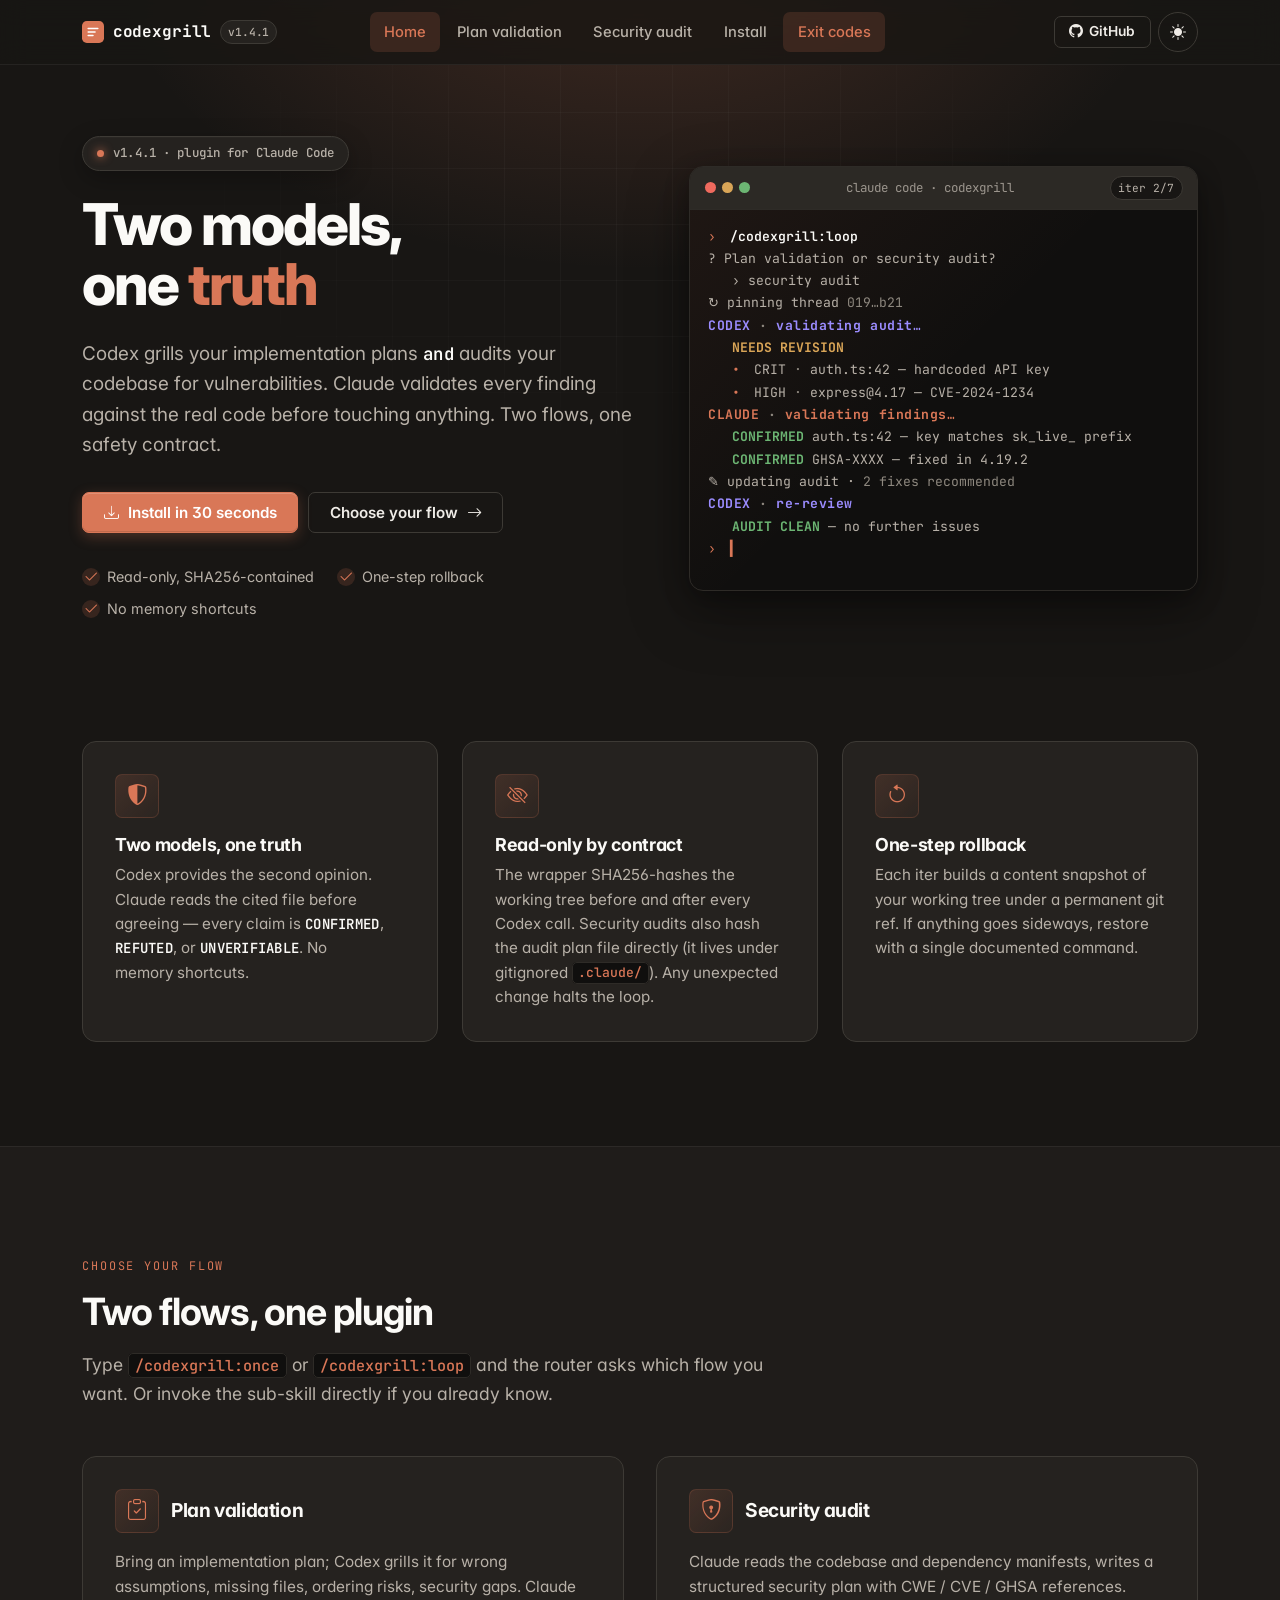
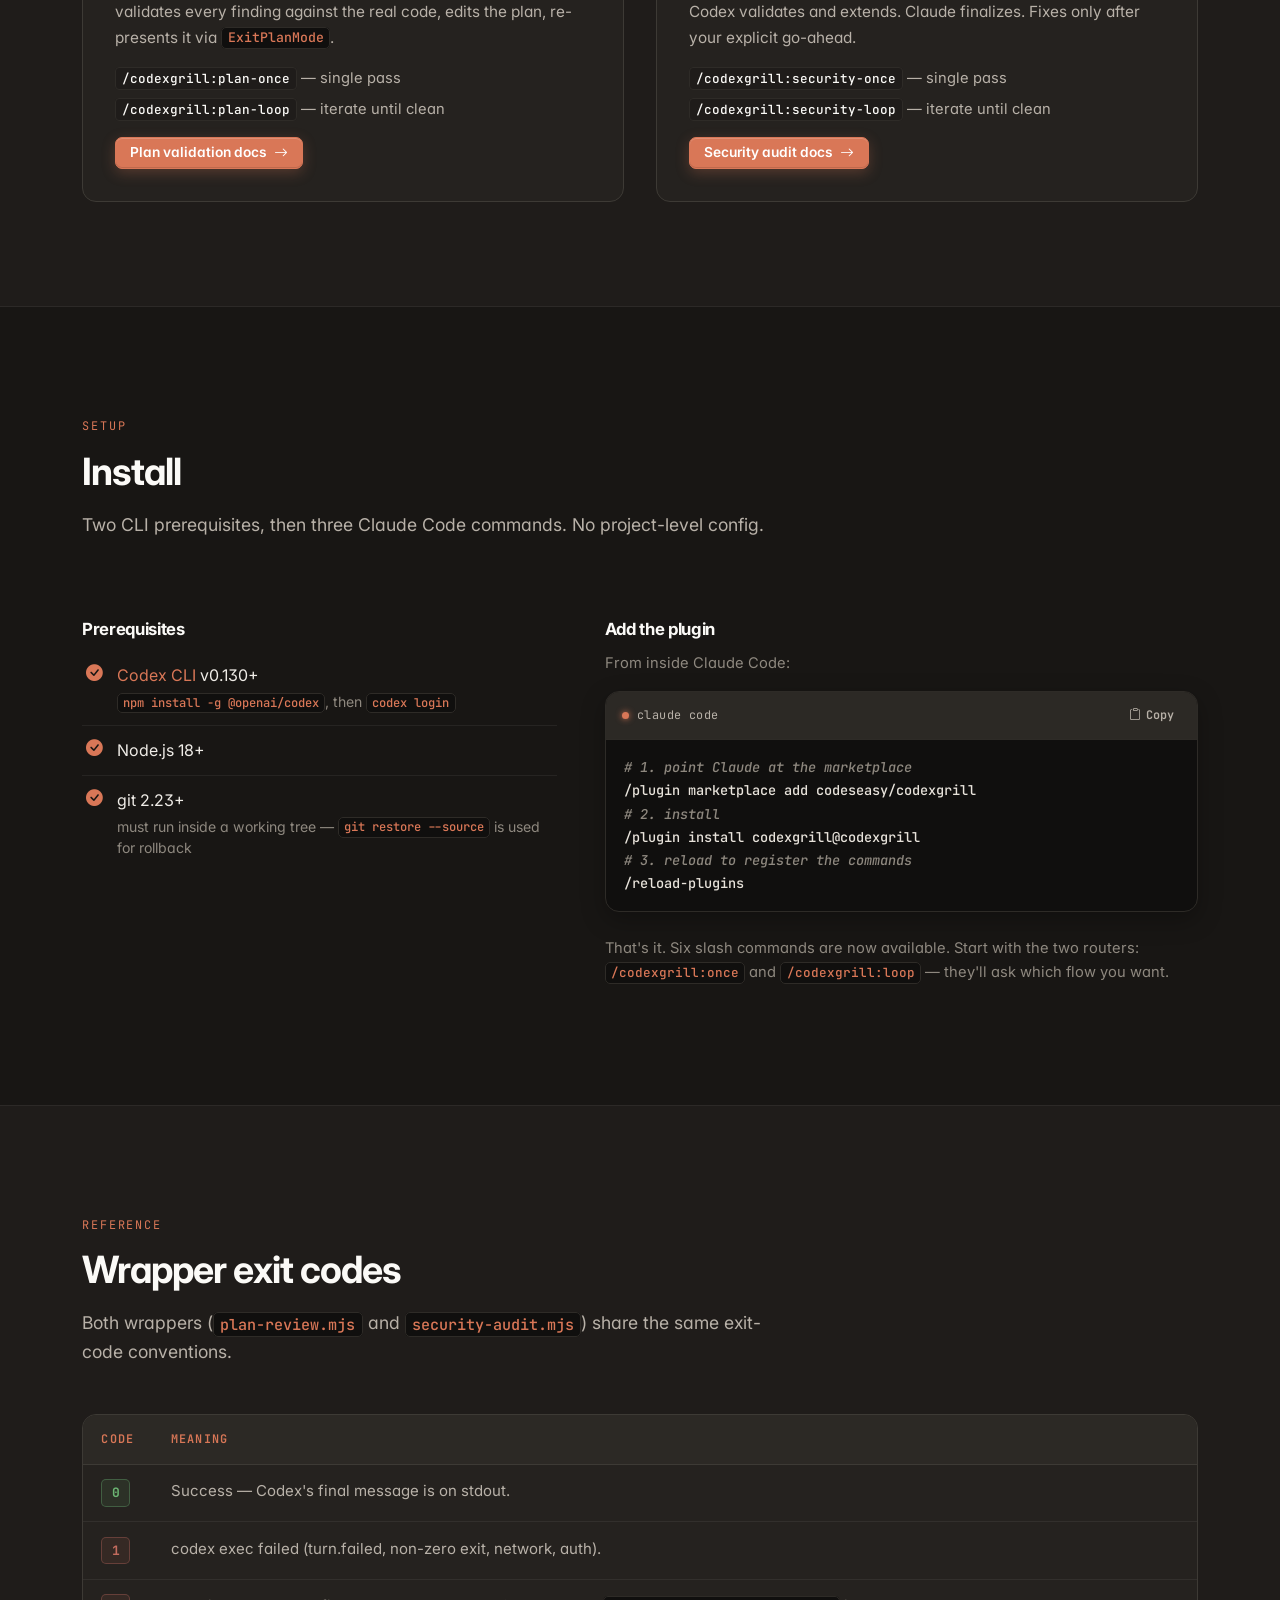
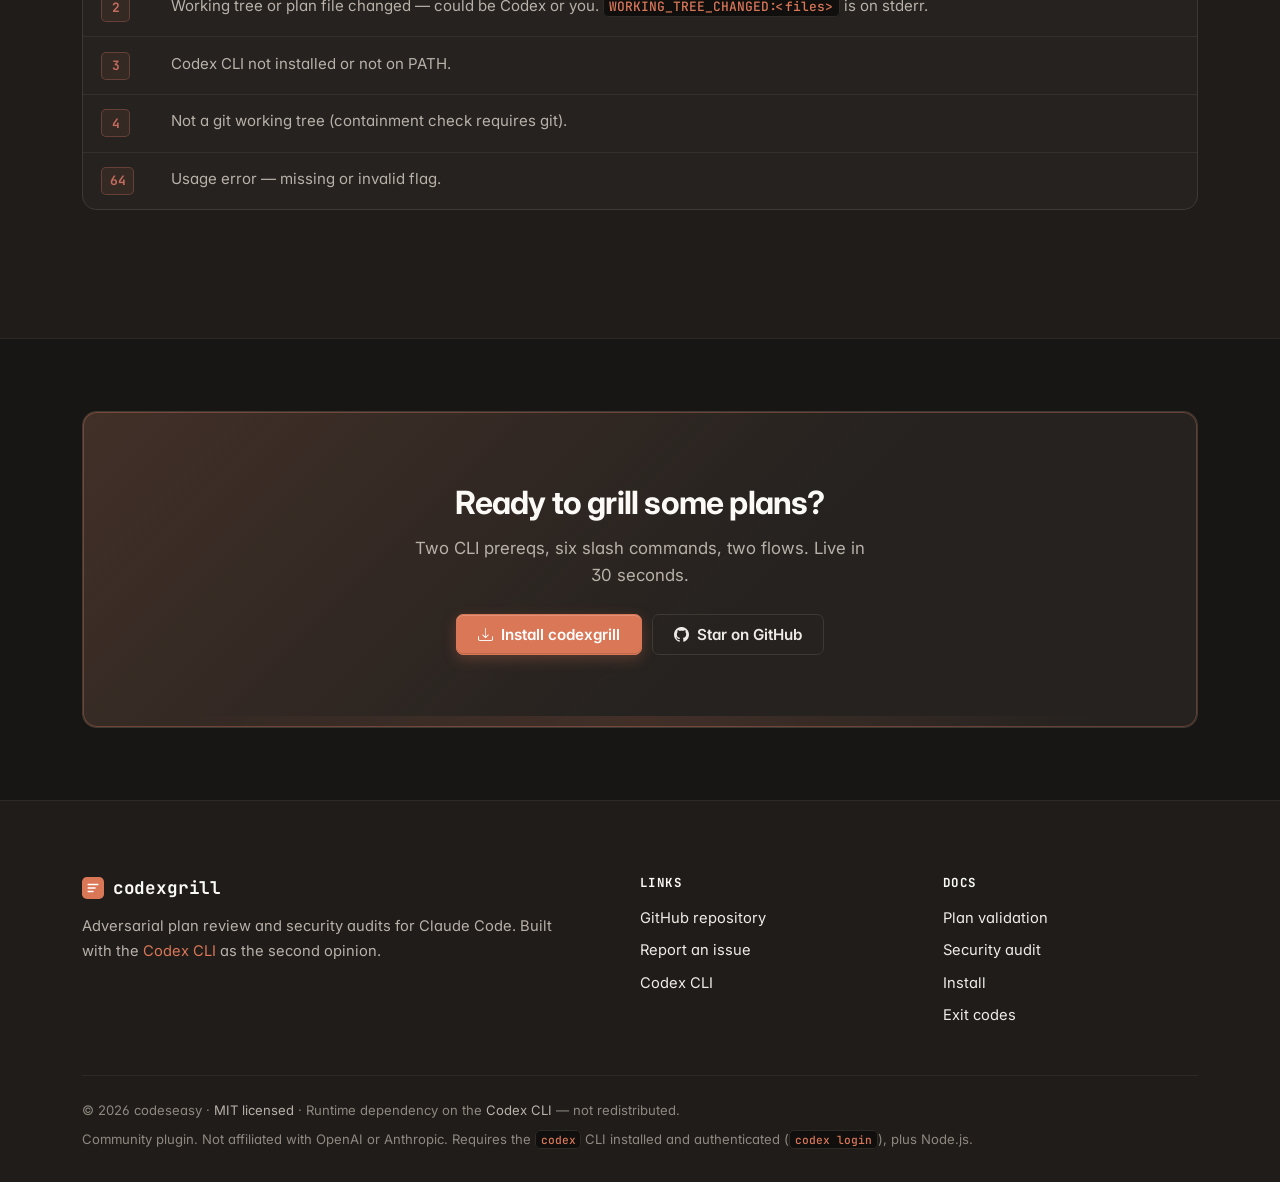
==== commit 3702c30e: "chore(release): v1.4.1 — ignore transient reconnect events in codex JSONL stream - Bump plugin.json " ====
--- a/docs/index.html
+++ b/docs/index.html
@@ -47,7 +47,7 @@
     "applicationCategory": "DeveloperApplication",
     "applicationSubCategory": "Code Review",
     "operatingSystem": "macOS, Linux, Windows",
-    "softwareVersion": "1.4.0",
+    "softwareVersion": "1.4.1",
     "description": "A Claude Code plugin that grills implementation plans with Codex (read-only) and runs full security audits — Claude validates every finding against the real code before applying it.",
     "url": "https://codexgrill.com/",
     "downloadUrl": "https://github.com/codeseasy/codexgrill",
@@ -170,7 +170,7 @@
         </svg>
       </span>
       <span class="cg-brand-name">codexgrill</span>
-      <span class="cg-brand-version">v1.4.0</span>
+      <span class="cg-brand-version">v1.4.1</span>
     </a>
 
     <ul class="cg-nav-links" id="nav-links">
@@ -213,7 +213,7 @@
       <div class="hero-text">
         <span class="hero-badge">
           <span class="dot" aria-hidden="true"></span>
-          <span>v1.4.0 · plugin for Claude Code</span>
+          <span>v1.4.1 · plugin for Claude Code</span>
         </span>
         <h1 class="hero-title" id="hero-title">
           Two models,
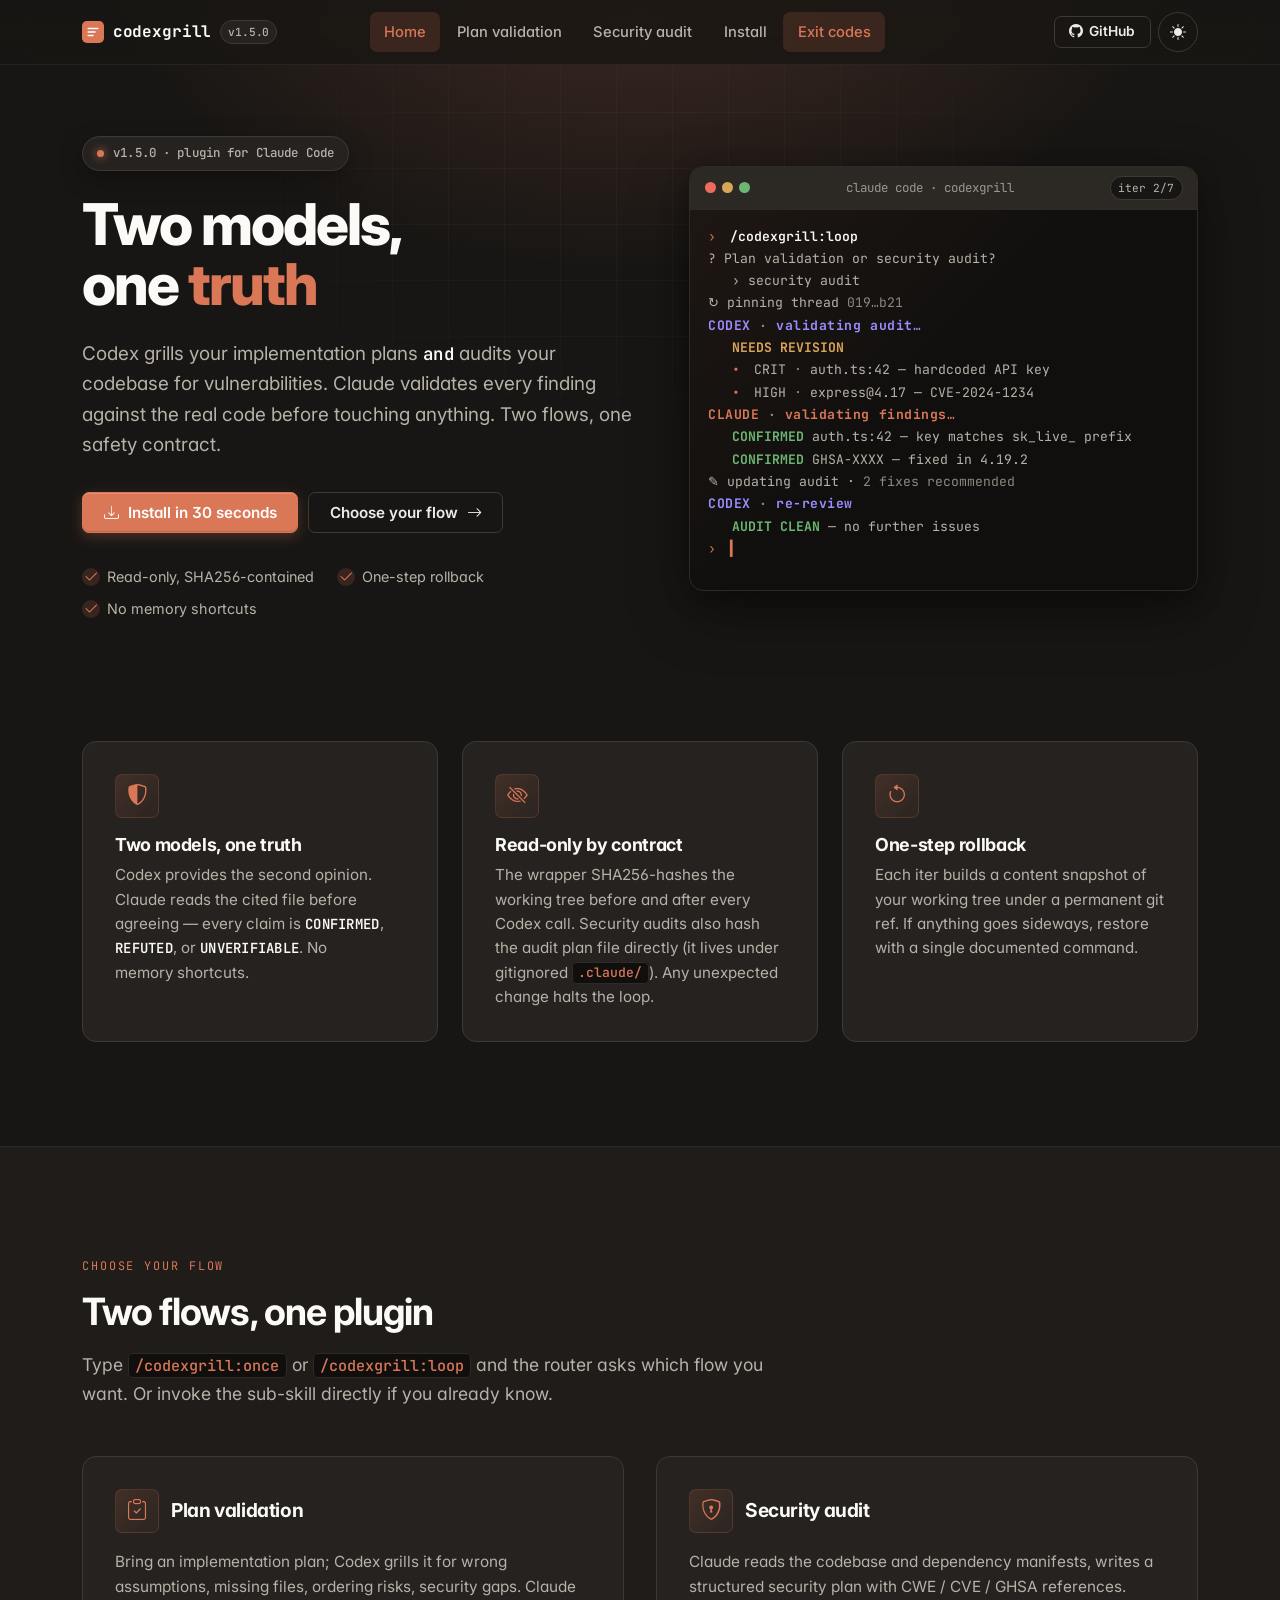
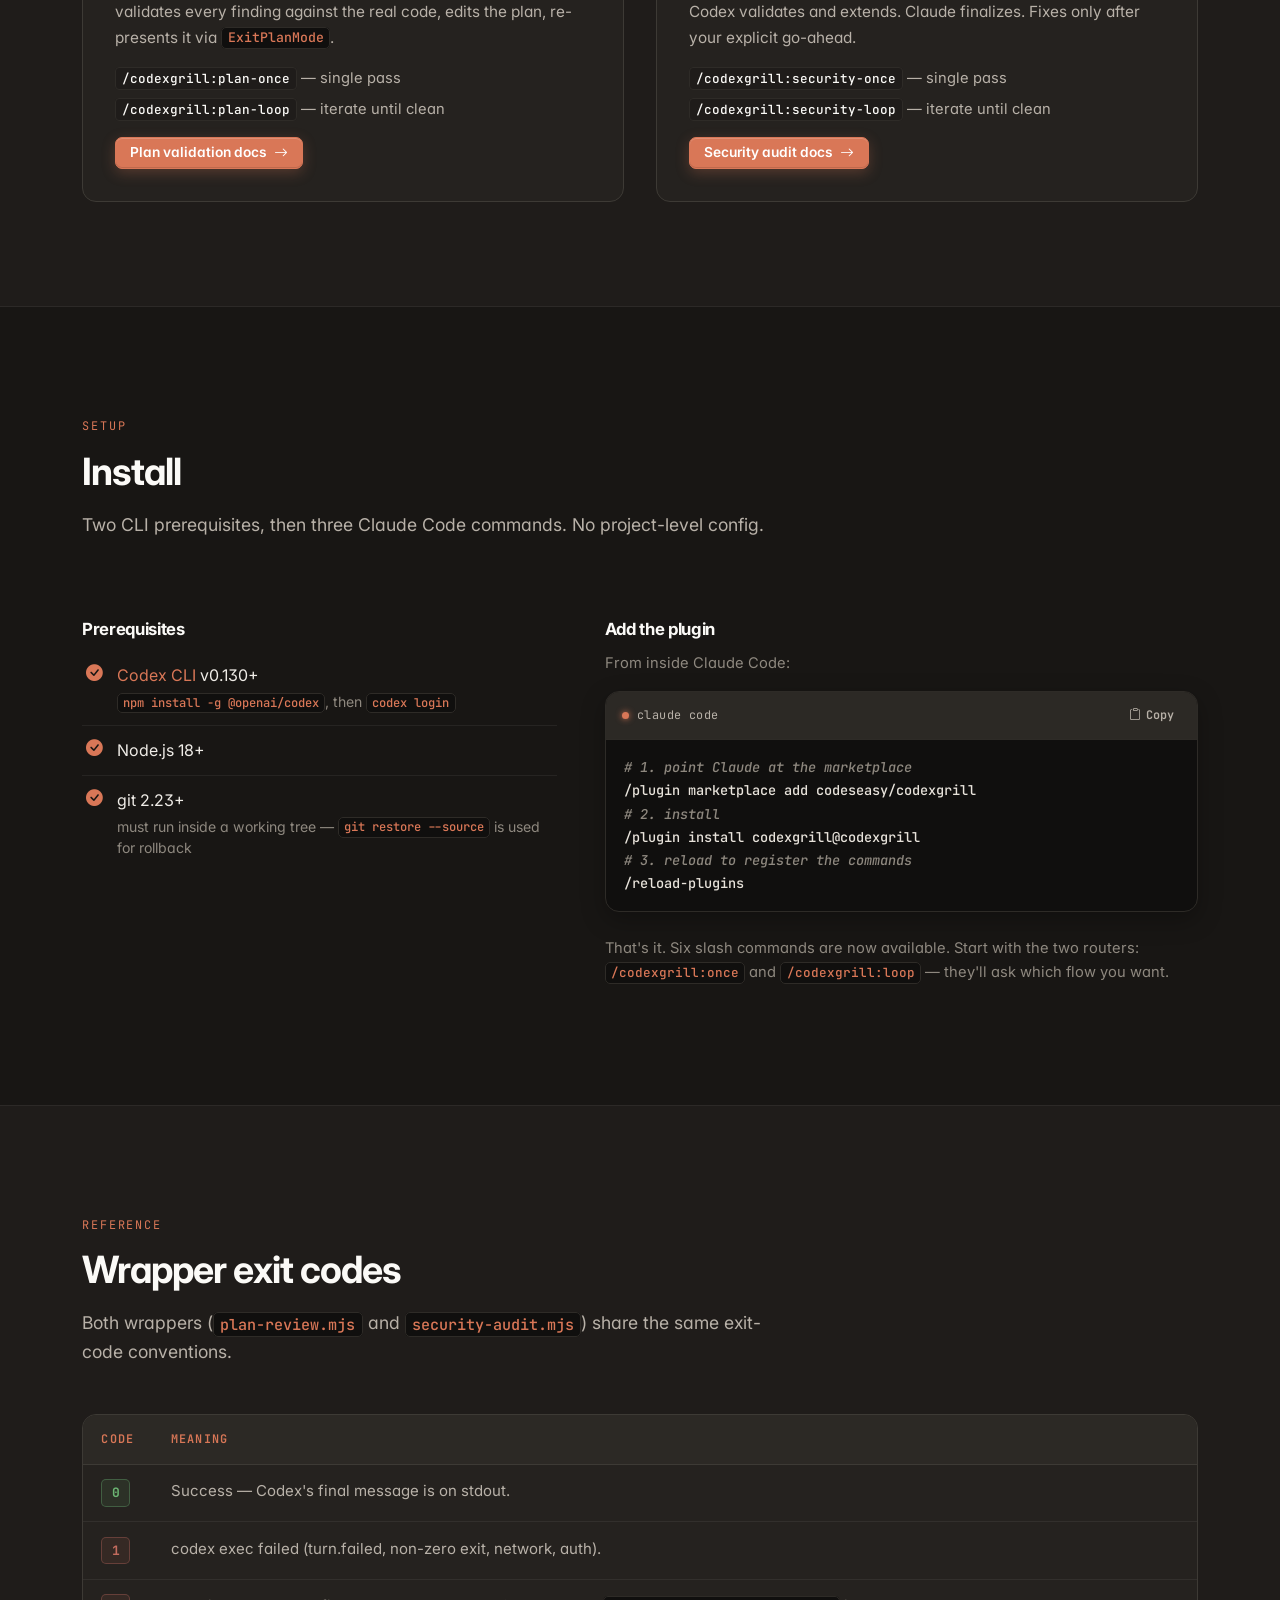
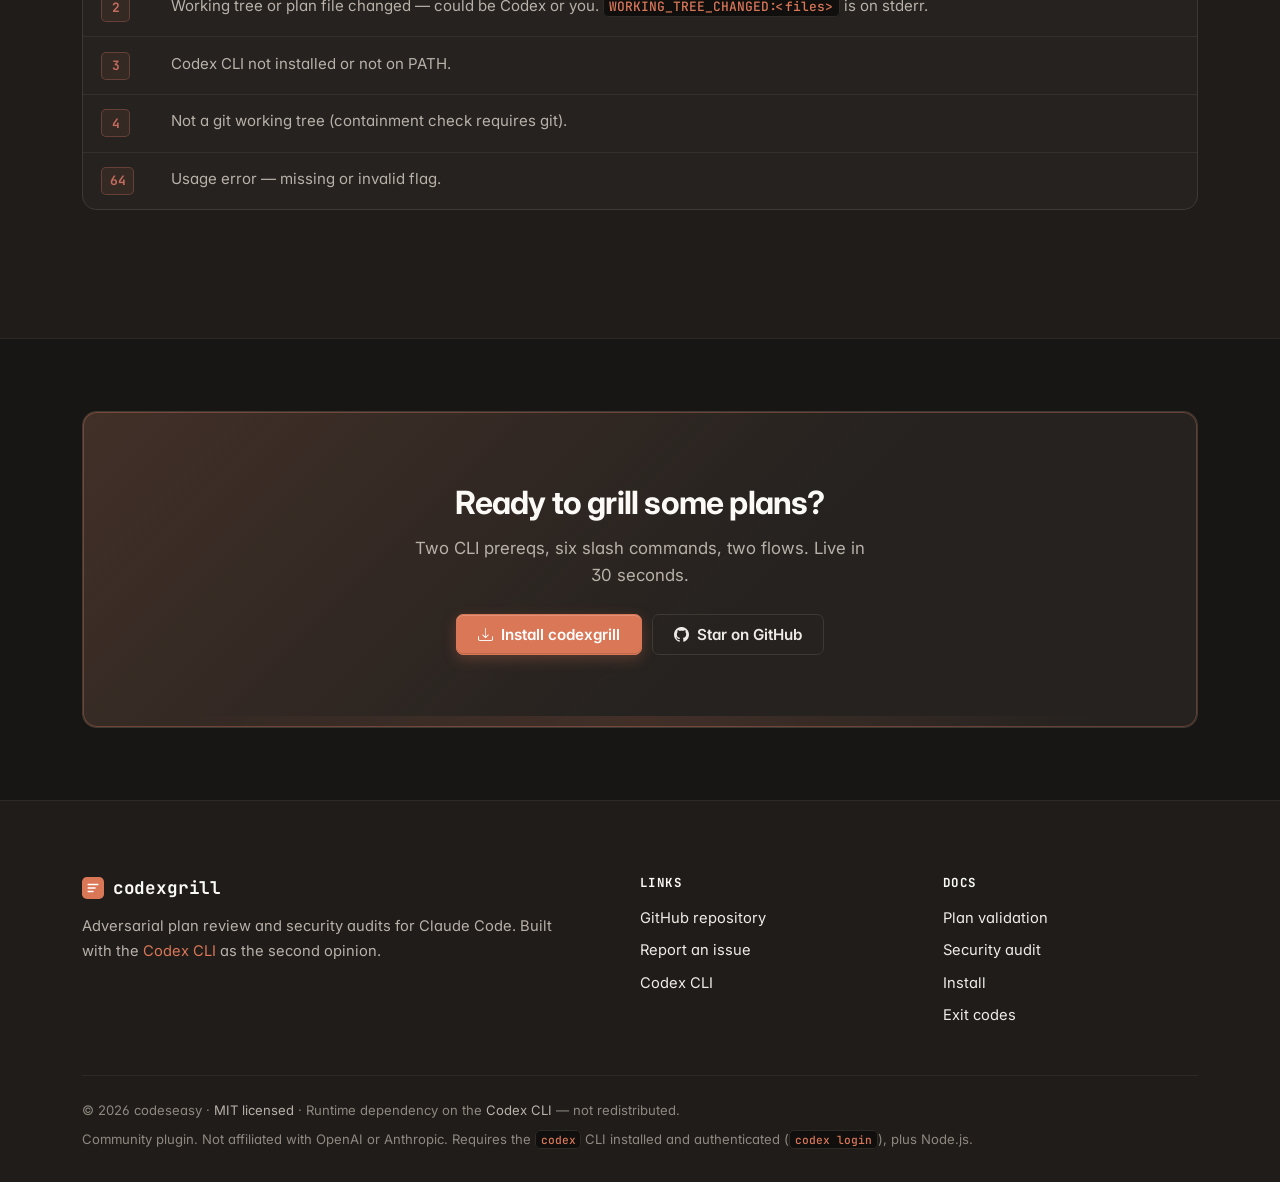
==== commit 04392cb7: "docs version update" ====
--- a/docs/index.html
+++ b/docs/index.html
@@ -47,7 +47,7 @@
     "applicationCategory": "DeveloperApplication",
     "applicationSubCategory": "Code Review",
     "operatingSystem": "macOS, Linux, Windows",
-    "softwareVersion": "1.4.1",
+    "softwareVersion": "1.5.0",
     "description": "A Claude Code plugin that grills implementation plans with Codex (read-only) and runs full security audits — Claude validates every finding against the real code before applying it.",
     "url": "https://codexgrill.com/",
     "downloadUrl": "https://github.com/codeseasy/codexgrill",
@@ -170,7 +170,7 @@
         </svg>
       </span>
       <span class="cg-brand-name">codexgrill</span>
-      <span class="cg-brand-version">v1.4.1</span>
+      <span class="cg-brand-version">v1.5.0</span>
     </a>
 
     <ul class="cg-nav-links" id="nav-links">
@@ -213,7 +213,7 @@
       <div class="hero-text">
         <span class="hero-badge">
           <span class="dot" aria-hidden="true"></span>
-          <span>v1.4.1 · plugin for Claude Code</span>
+          <span>v1.5.0 · plugin for Claude Code</span>
         </span>
         <h1 class="hero-title" id="hero-title">
           Two models,
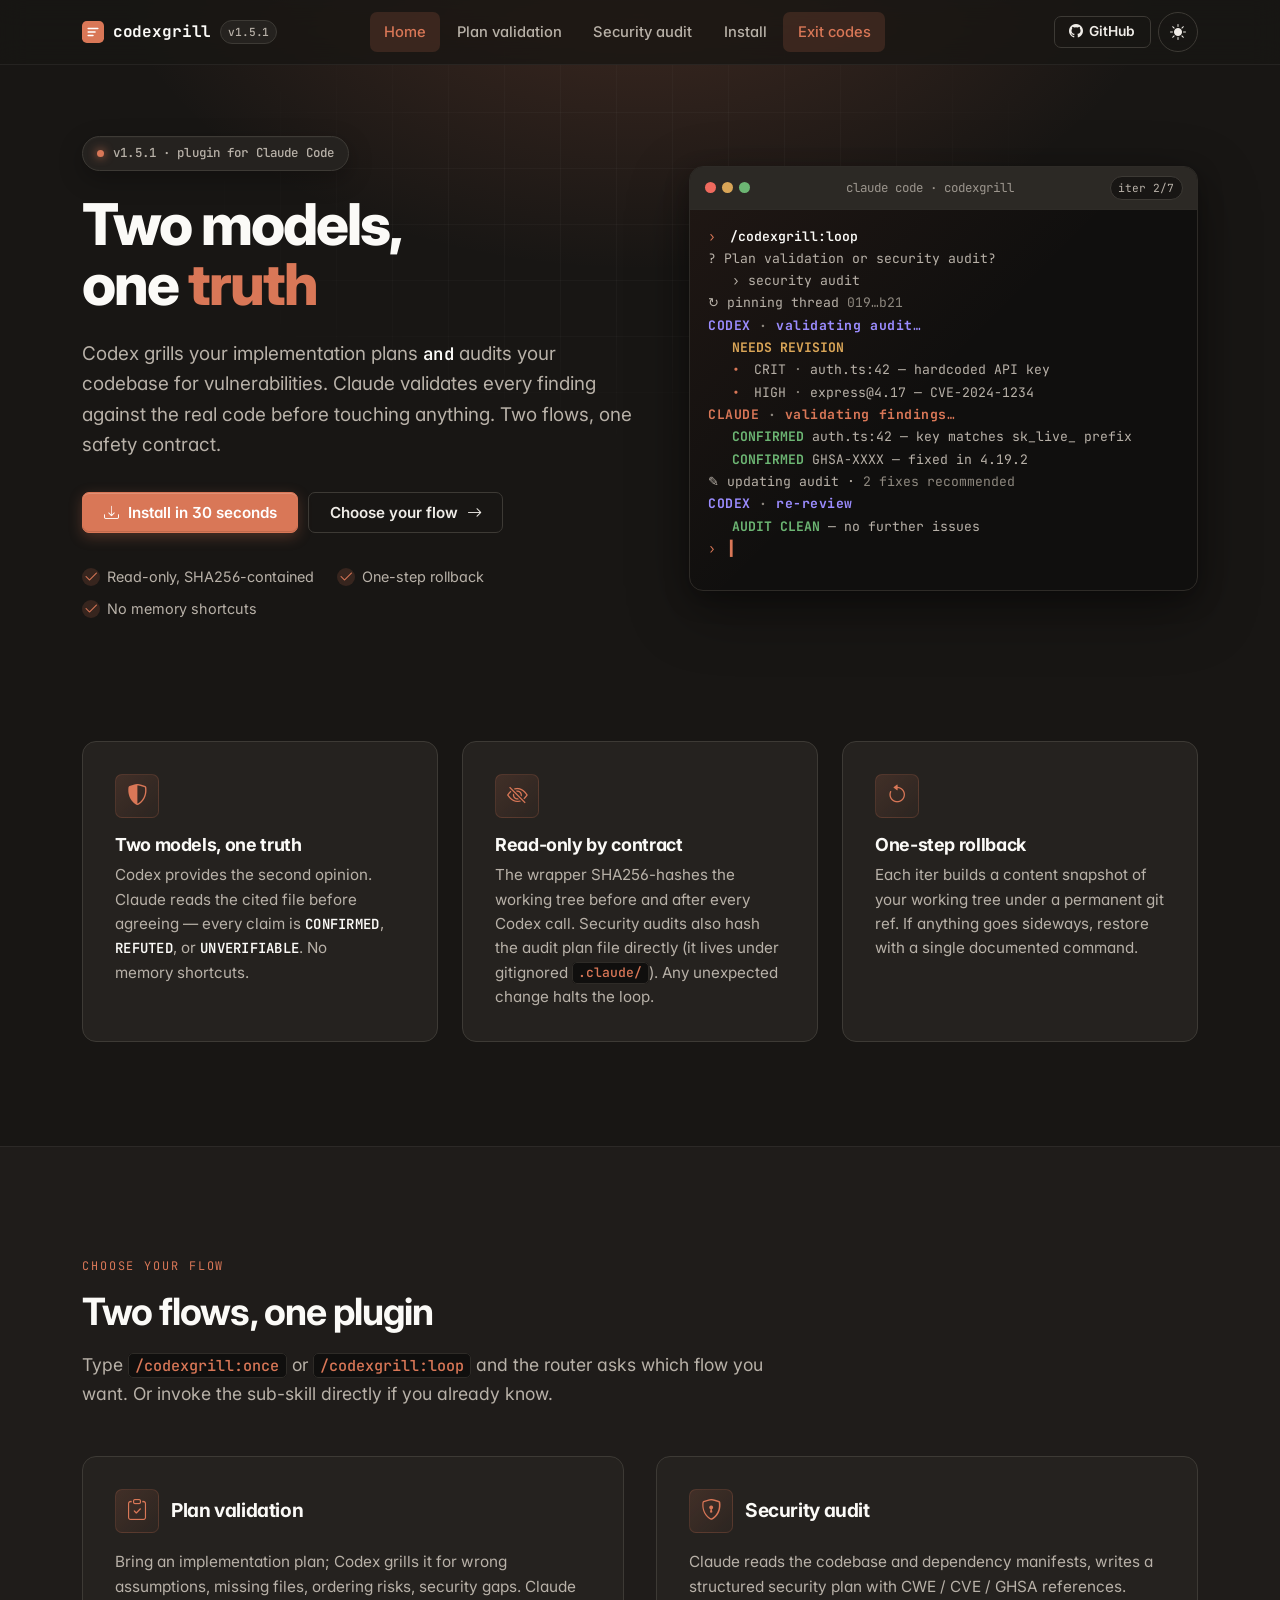
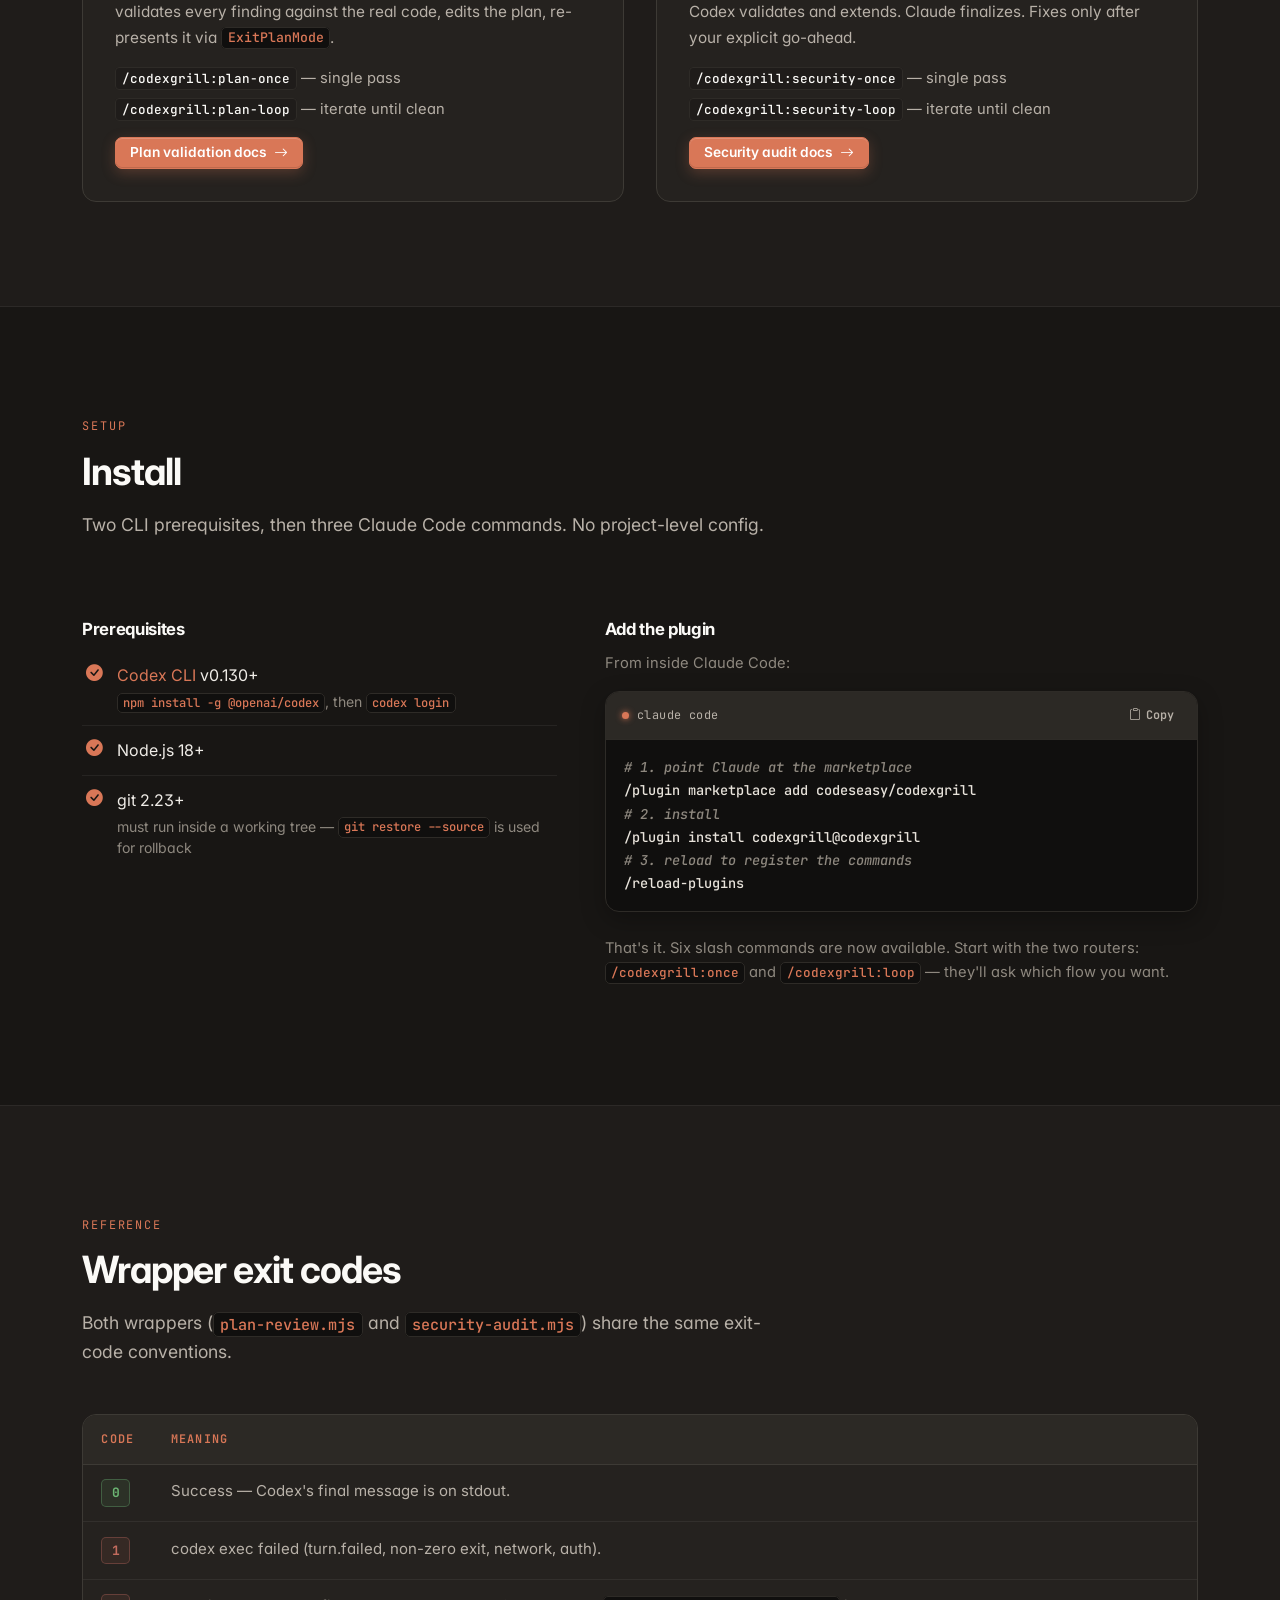
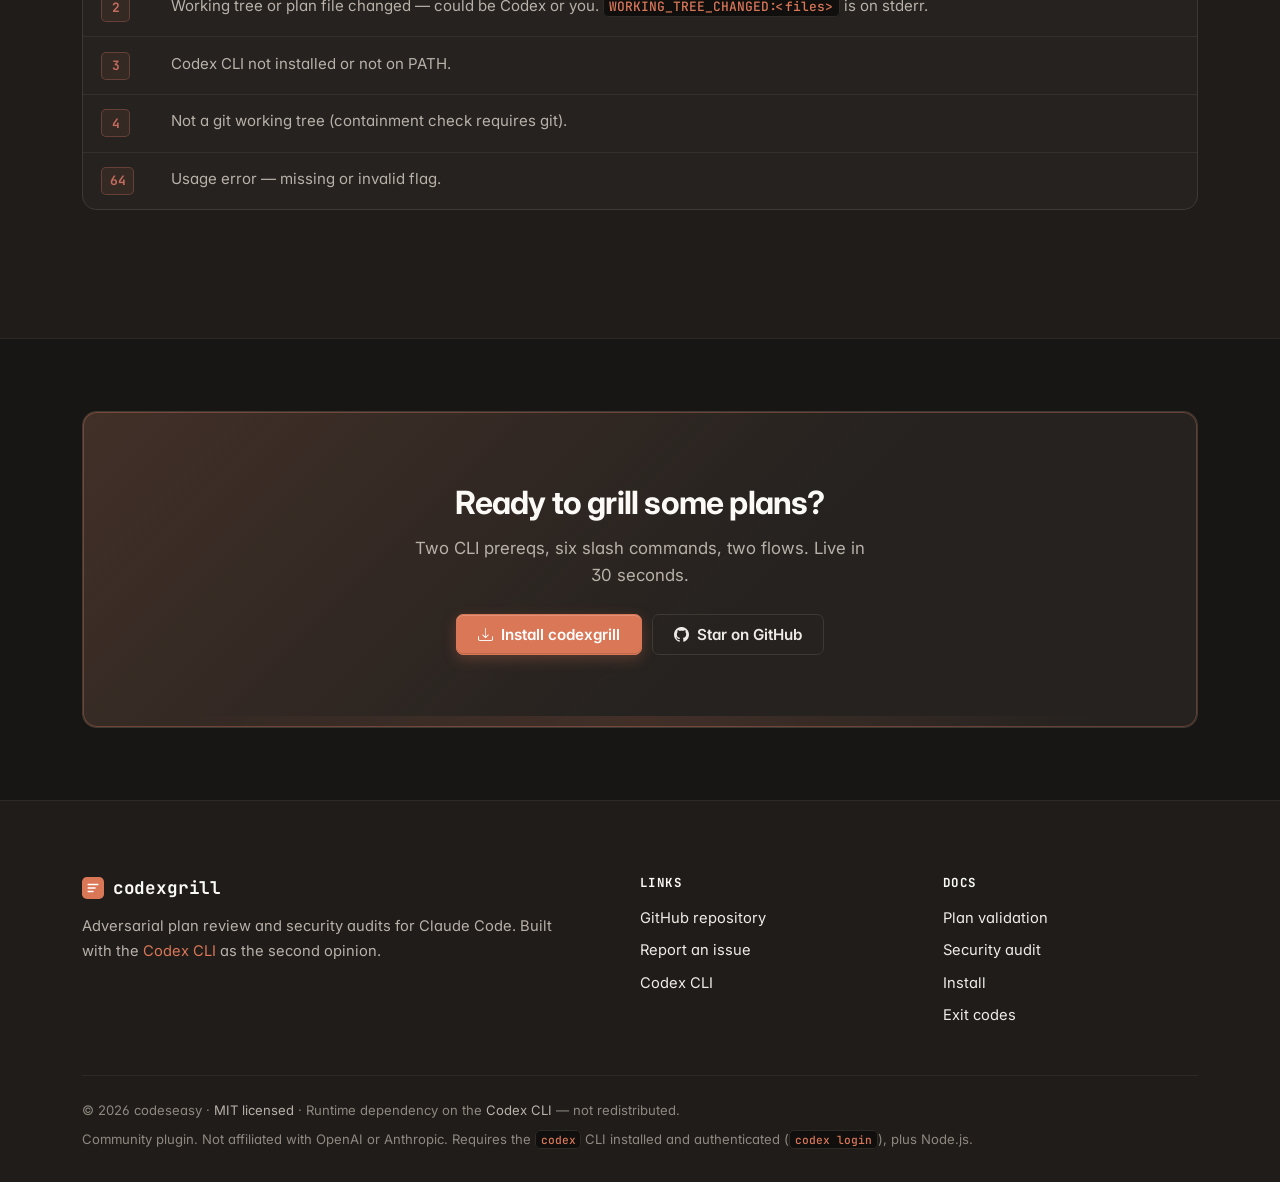
==== commit 06016980: "chore(release): v1.5.1 — restore explicit yield-turn-until-Codex-completes wait directive The v1.4.0" ====
--- a/docs/index.html
+++ b/docs/index.html
@@ -47,7 +47,7 @@
     "applicationCategory": "DeveloperApplication",
     "applicationSubCategory": "Code Review",
     "operatingSystem": "macOS, Linux, Windows",
-    "softwareVersion": "1.5.0",
+    "softwareVersion": "1.5.1",
     "description": "A Claude Code plugin that grills implementation plans with Codex (read-only) and runs full security audits — Claude validates every finding against the real code before applying it.",
     "url": "https://codexgrill.com/",
     "downloadUrl": "https://github.com/codeseasy/codexgrill",
@@ -170,7 +170,7 @@
         </svg>
       </span>
       <span class="cg-brand-name">codexgrill</span>
-      <span class="cg-brand-version">v1.5.0</span>
+      <span class="cg-brand-version">v1.5.1</span>
     </a>
 
     <ul class="cg-nav-links" id="nav-links">
@@ -213,7 +213,7 @@
       <div class="hero-text">
         <span class="hero-badge">
           <span class="dot" aria-hidden="true"></span>
-          <span>v1.5.0 · plugin for Claude Code</span>
+          <span>v1.5.1 · plugin for Claude Code</span>
         </span>
         <h1 class="hero-title" id="hero-title">
           Two models,
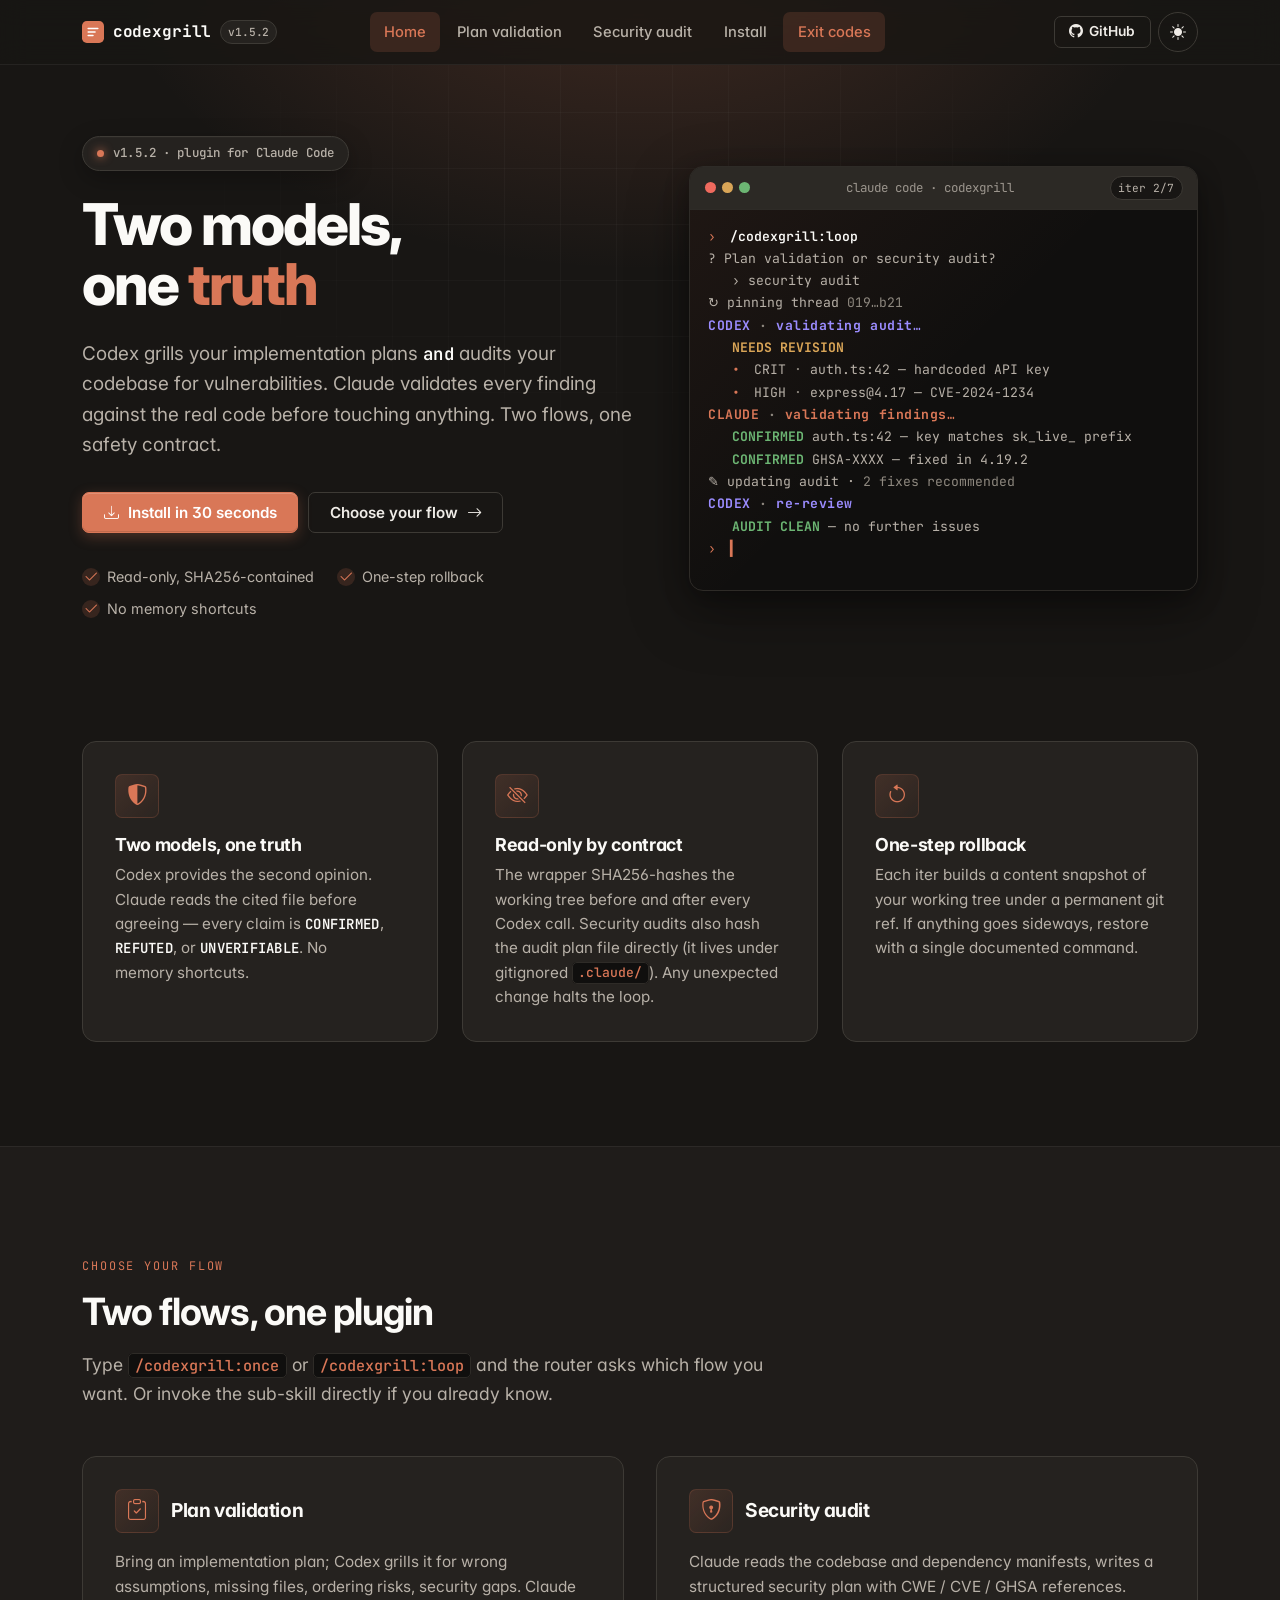
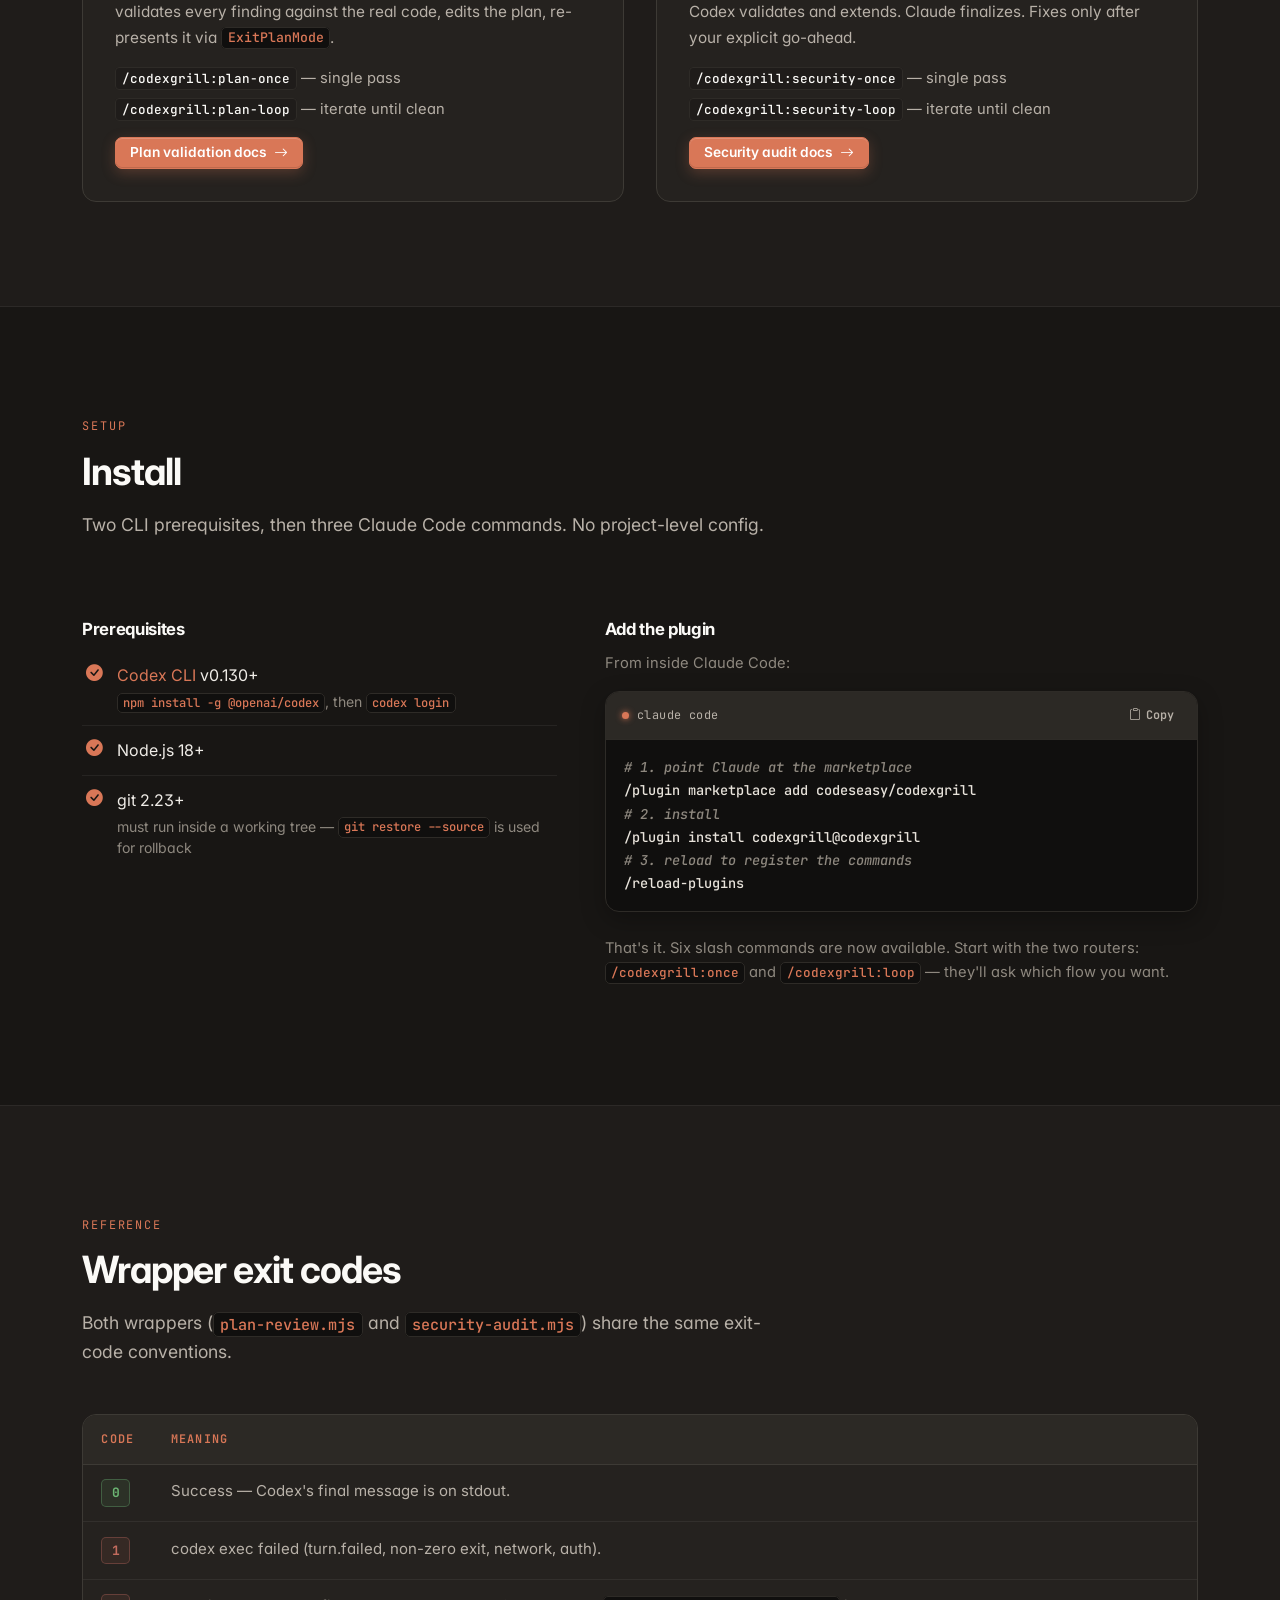
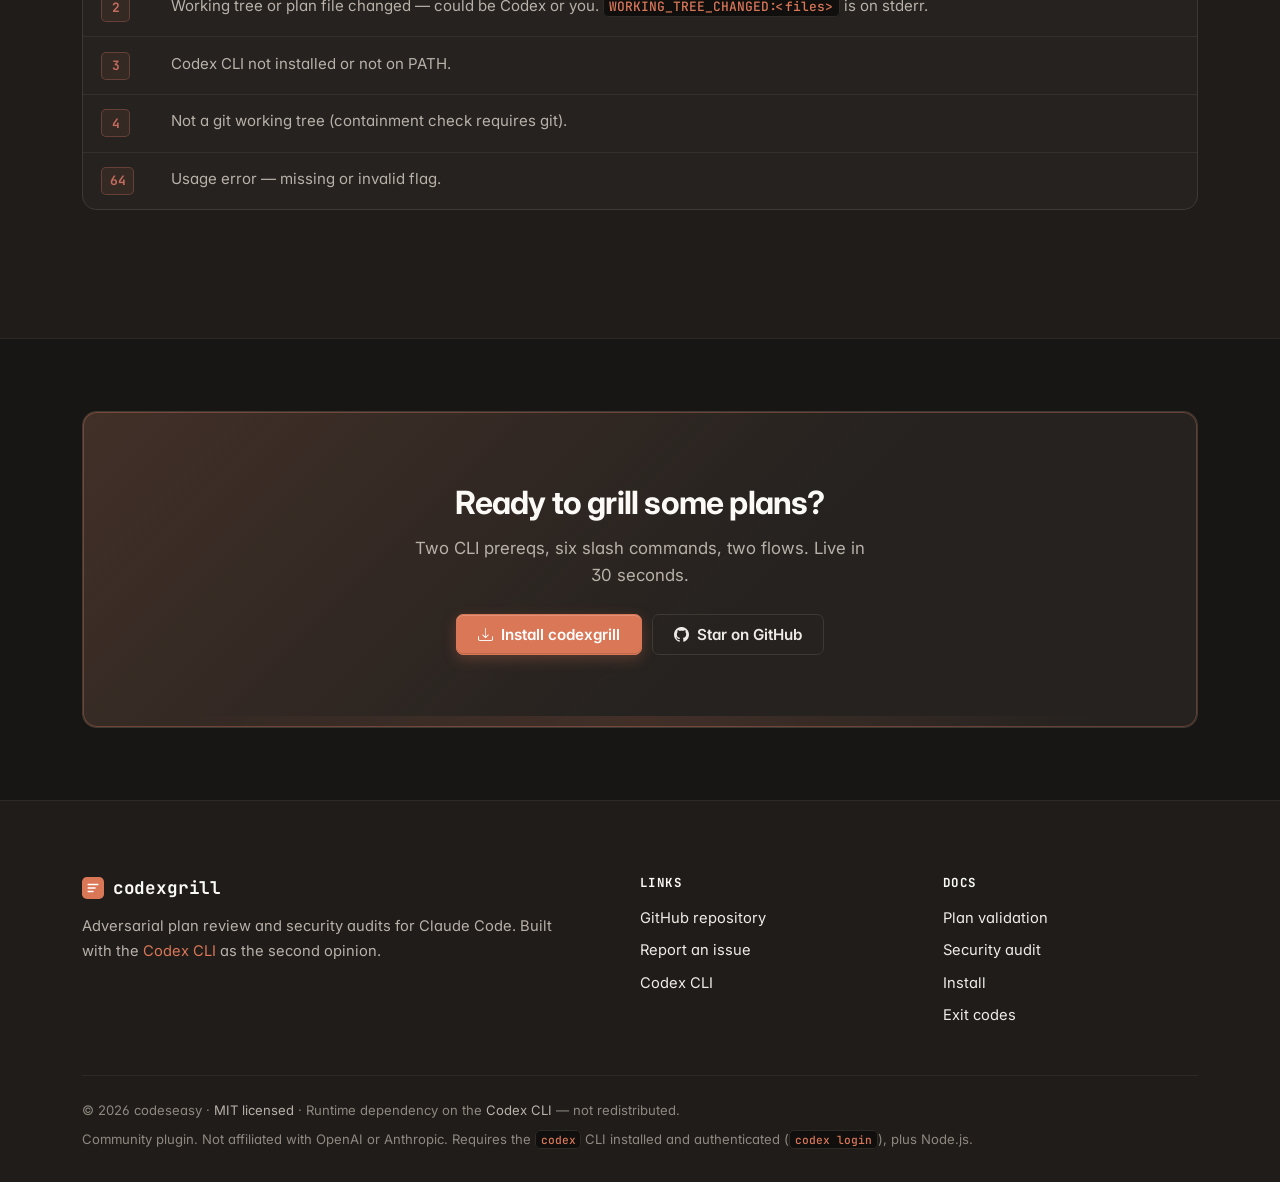
==== commit 80b0e9e5: "chore(release): v1.5.2 — anchor wrapper relative paths to the git repo root (fixes cwd-drift run spl" ====
--- a/docs/index.html
+++ b/docs/index.html
@@ -47,7 +47,7 @@
     "applicationCategory": "DeveloperApplication",
     "applicationSubCategory": "Code Review",
     "operatingSystem": "macOS, Linux, Windows",
-    "softwareVersion": "1.5.1",
+    "softwareVersion": "1.5.2",
     "description": "A Claude Code plugin that grills implementation plans with Codex (read-only) and runs full security audits — Claude validates every finding against the real code before applying it.",
     "url": "https://codexgrill.com/",
     "downloadUrl": "https://github.com/codeseasy/codexgrill",
@@ -170,7 +170,7 @@
         </svg>
       </span>
       <span class="cg-brand-name">codexgrill</span>
-      <span class="cg-brand-version">v1.5.1</span>
+      <span class="cg-brand-version">v1.5.2</span>
     </a>
 
     <ul class="cg-nav-links" id="nav-links">
@@ -213,7 +213,7 @@
       <div class="hero-text">
         <span class="hero-badge">
           <span class="dot" aria-hidden="true"></span>
-          <span>v1.5.1 · plugin for Claude Code</span>
+          <span>v1.5.2 · plugin for Claude Code</span>
         </span>
         <h1 class="hero-title" id="hero-title">
           Two models,
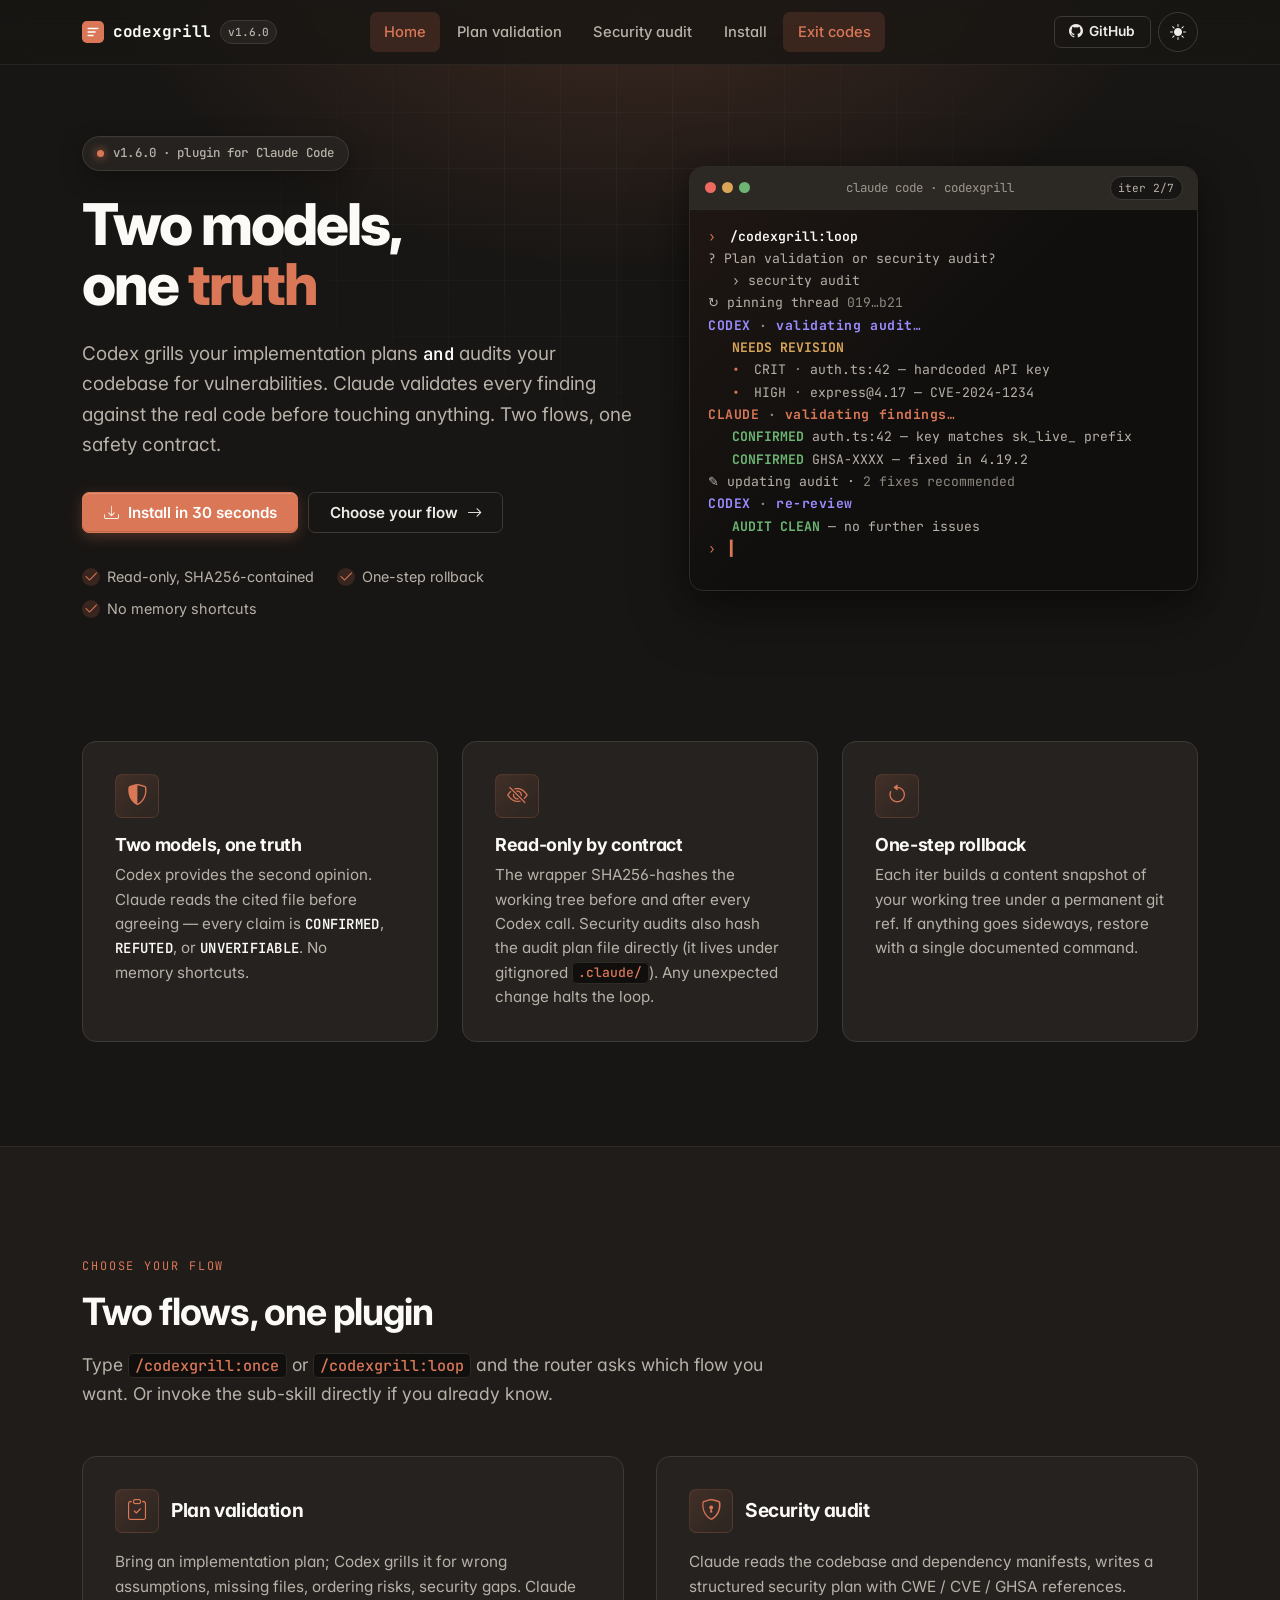
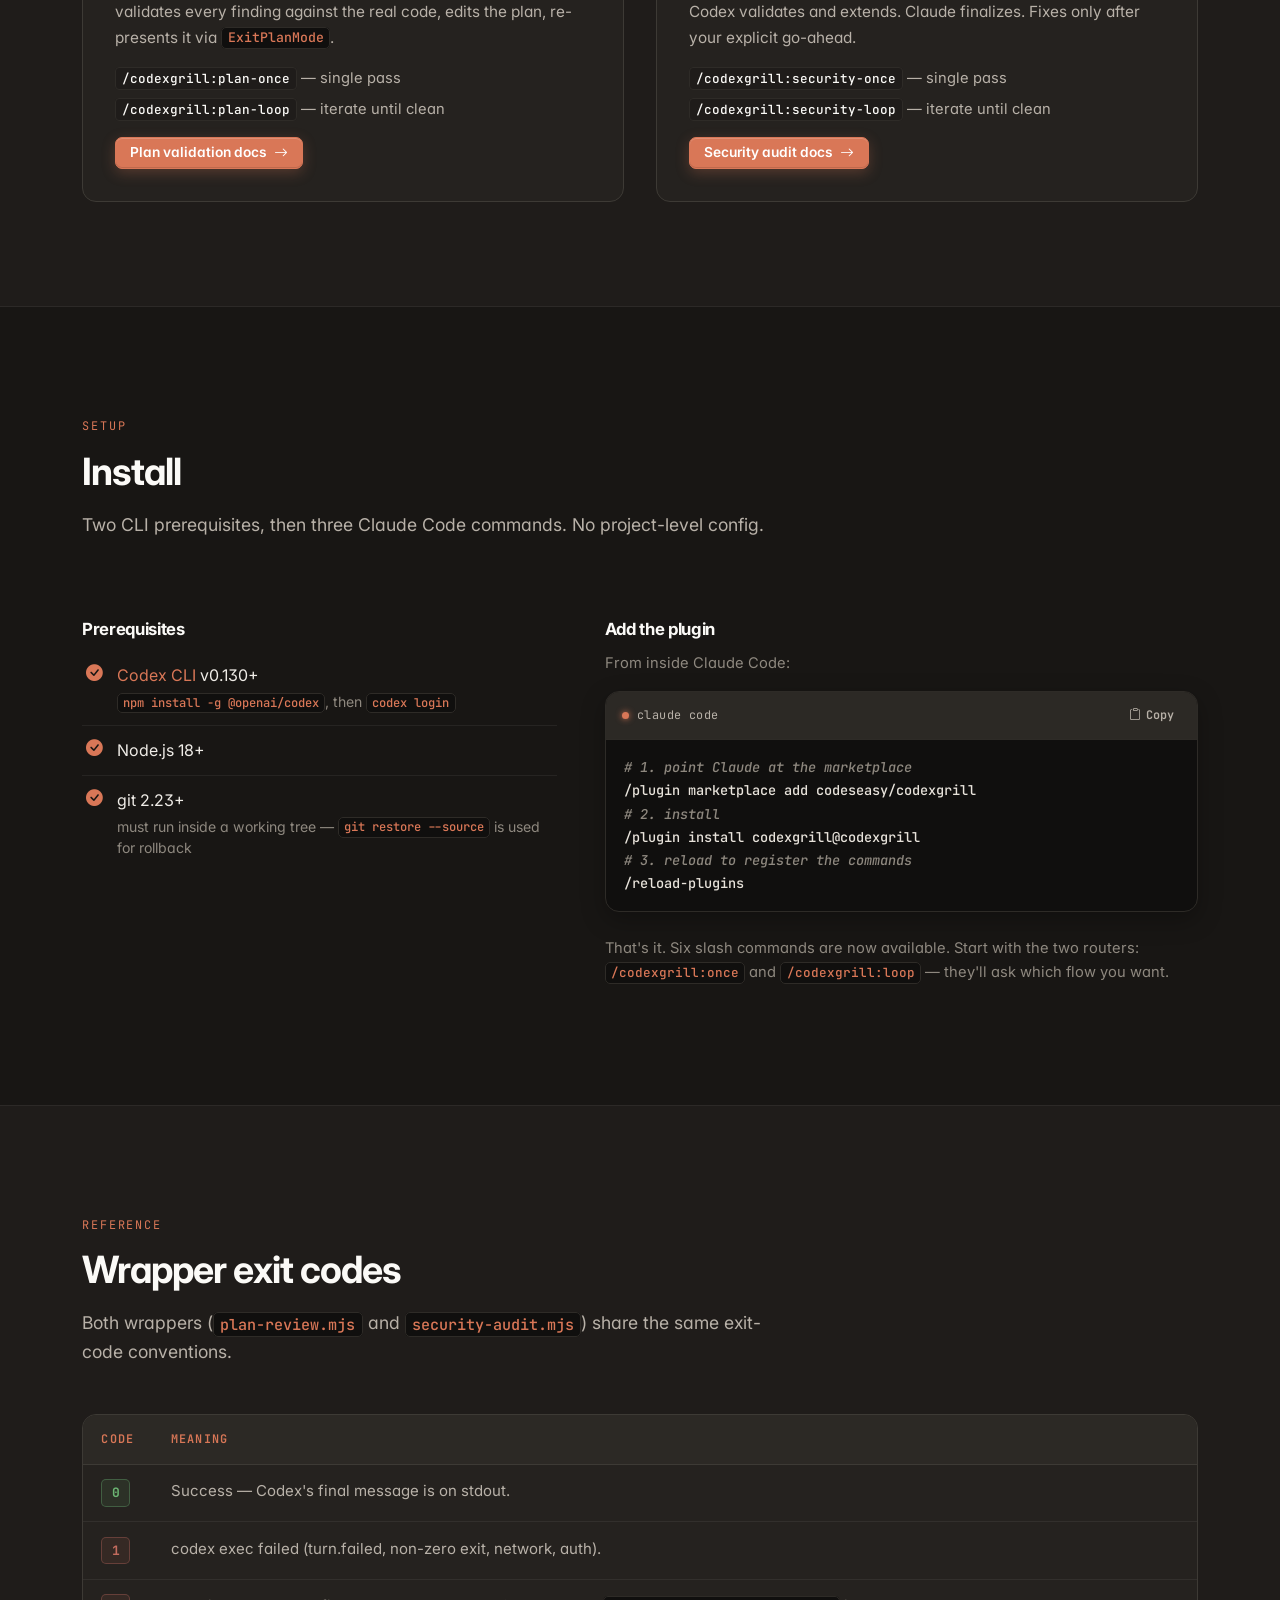
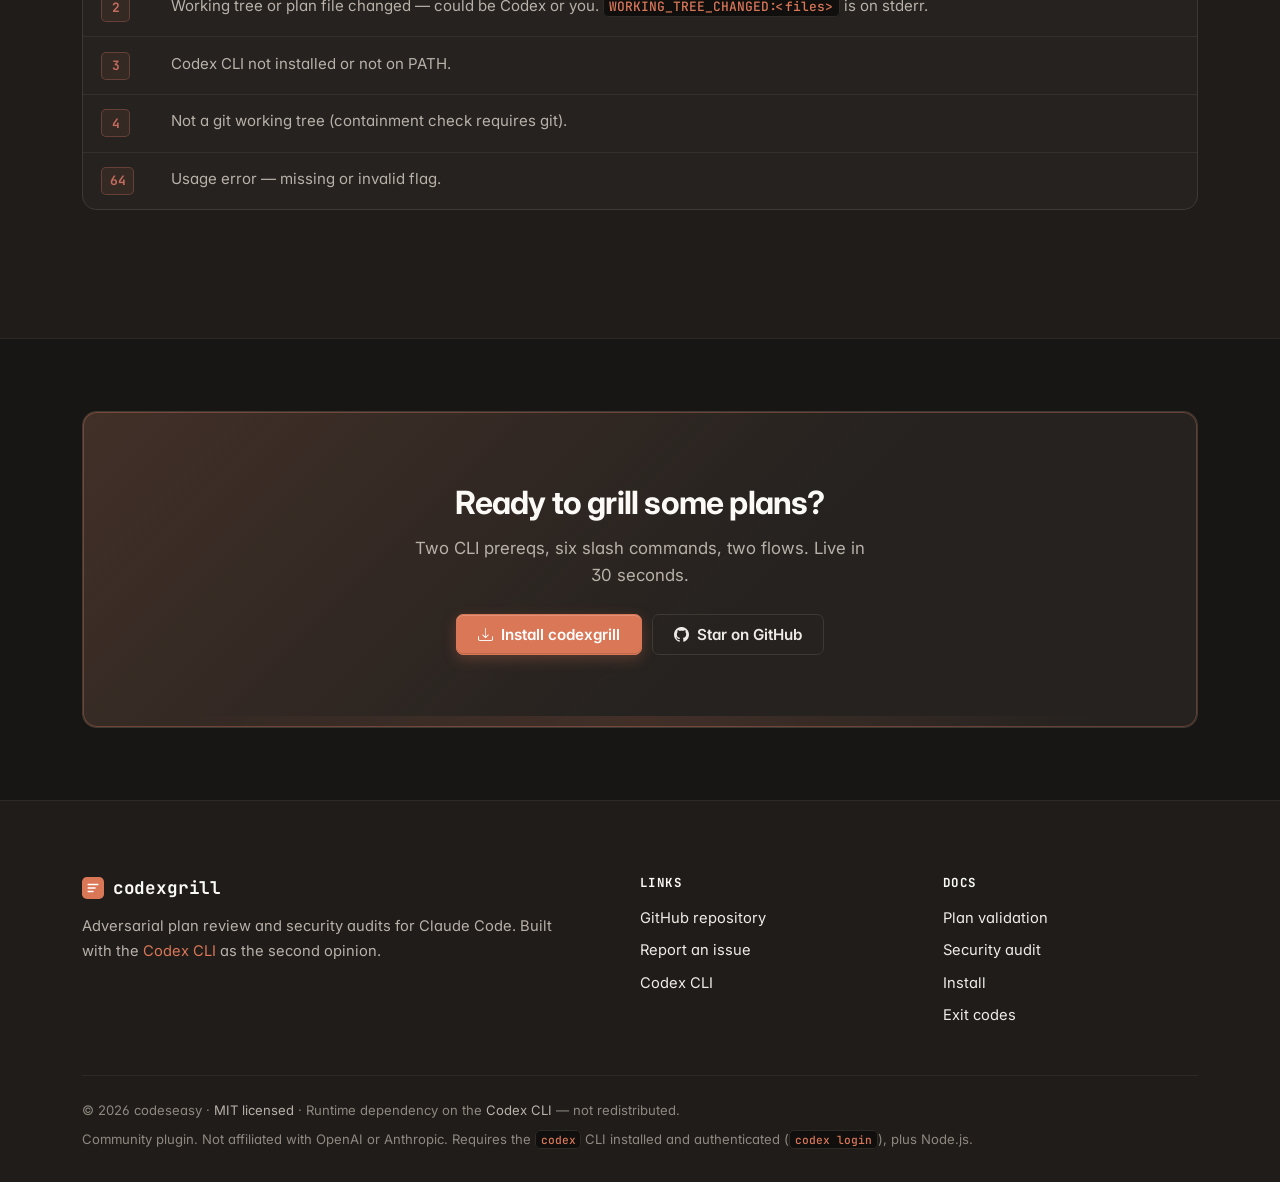
==== commit 01d3d978: "chore(release): v1.6.0 — chat-deliverables contract: print Codex review + Claude validation in full " ====
--- a/docs/index.html
+++ b/docs/index.html
@@ -47,7 +47,7 @@
     "applicationCategory": "DeveloperApplication",
     "applicationSubCategory": "Code Review",
     "operatingSystem": "macOS, Linux, Windows",
-    "softwareVersion": "1.5.2",
+    "softwareVersion": "1.6.0",
     "description": "A Claude Code plugin that grills implementation plans with Codex (read-only) and runs full security audits — Claude validates every finding against the real code before applying it.",
     "url": "https://codexgrill.com/",
     "downloadUrl": "https://github.com/codeseasy/codexgrill",
@@ -170,7 +170,7 @@
         </svg>
       </span>
       <span class="cg-brand-name">codexgrill</span>
-      <span class="cg-brand-version">v1.5.2</span>
+      <span class="cg-brand-version">v1.6.0</span>
     </a>
 
     <ul class="cg-nav-links" id="nav-links">
@@ -213,7 +213,7 @@
       <div class="hero-text">
         <span class="hero-badge">
           <span class="dot" aria-hidden="true"></span>
-          <span>v1.5.2 · plugin for Claude Code</span>
+          <span>v1.6.0 · plugin for Claude Code</span>
         </span>
         <h1 class="hero-title" id="hero-title">
           Two models,
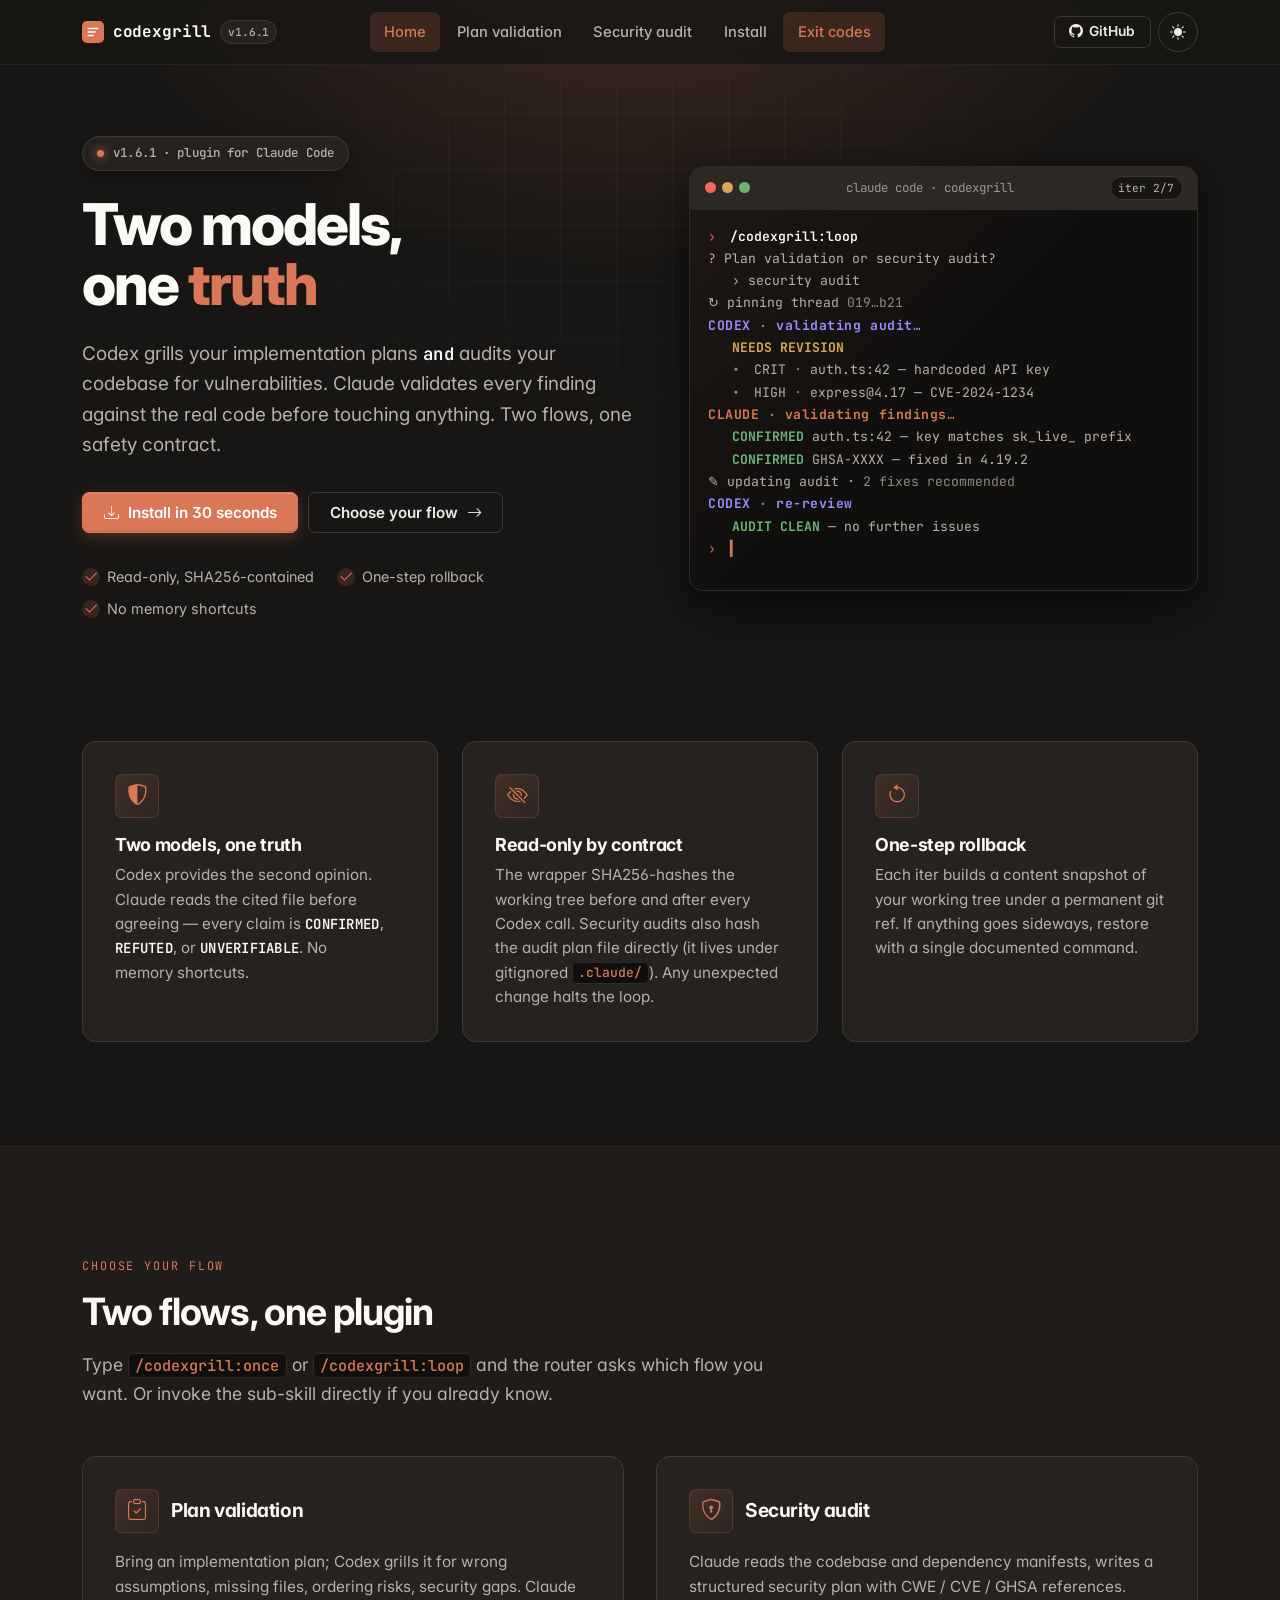
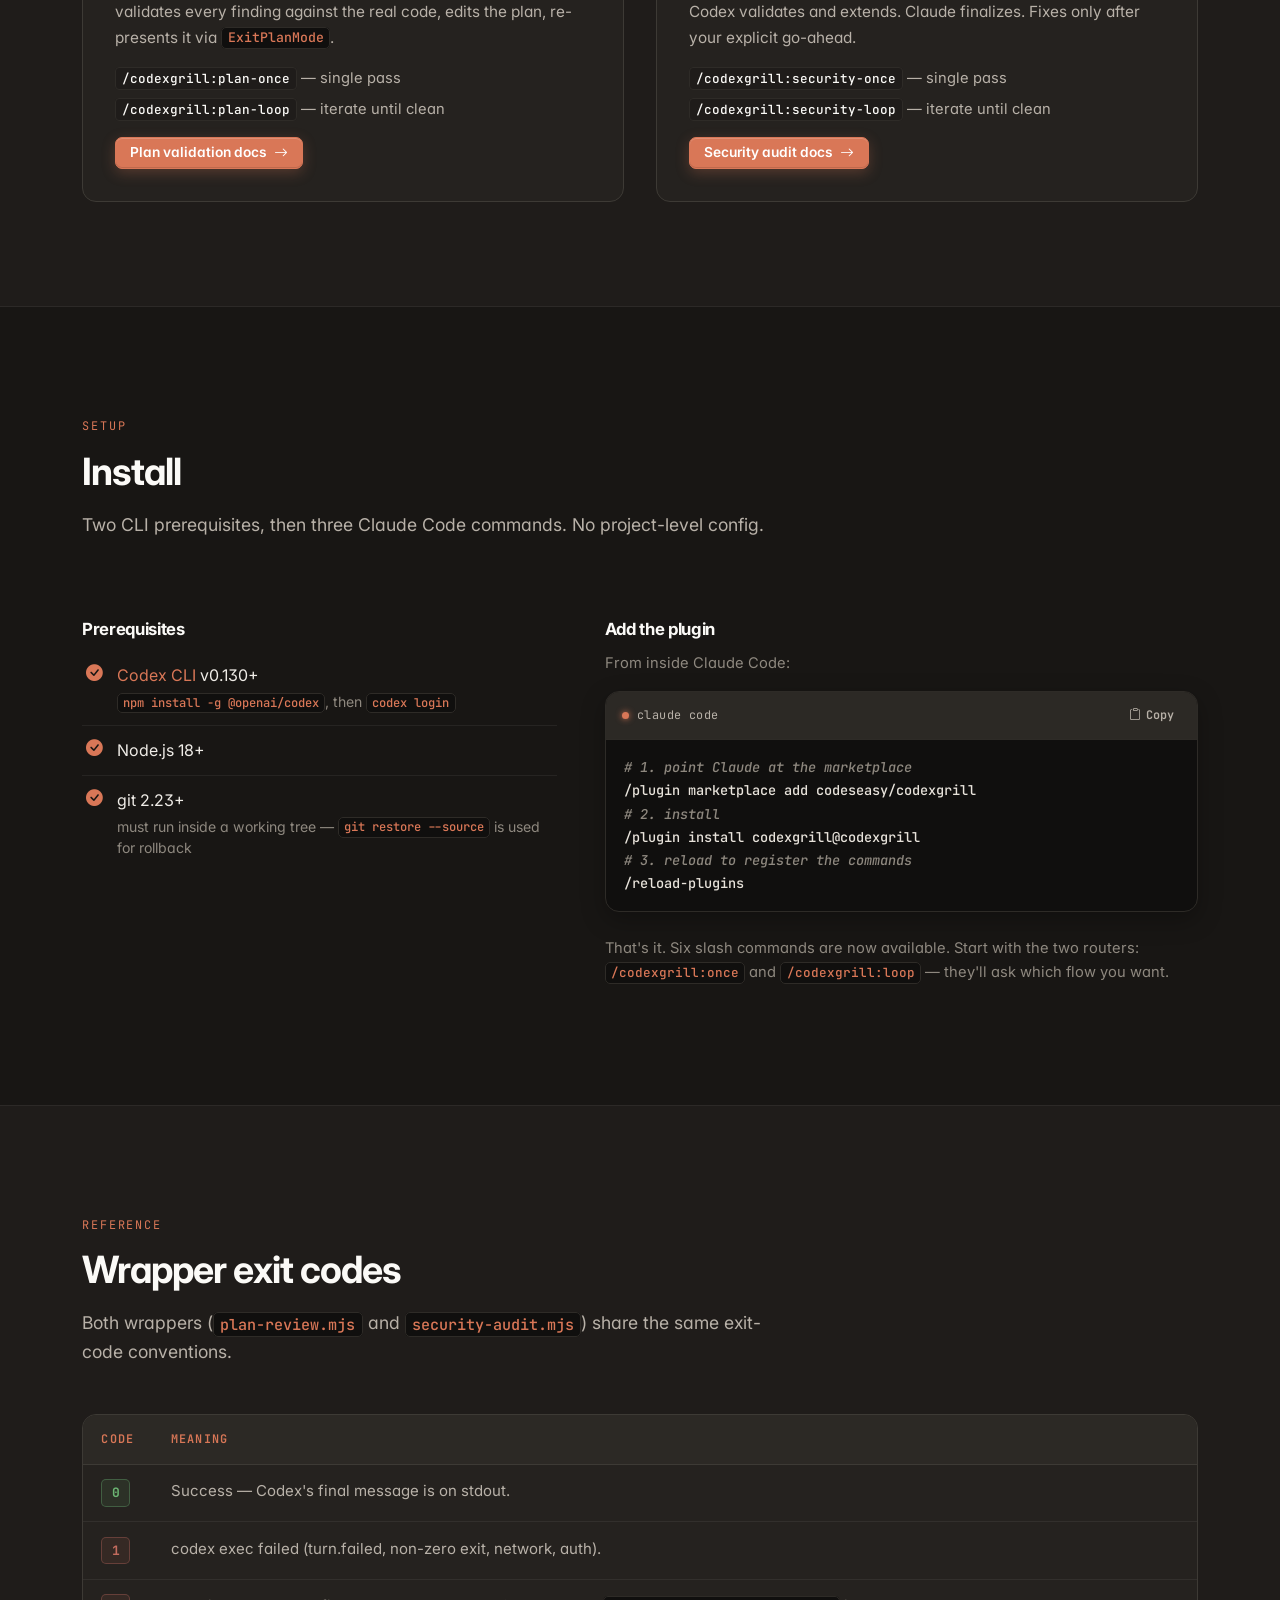
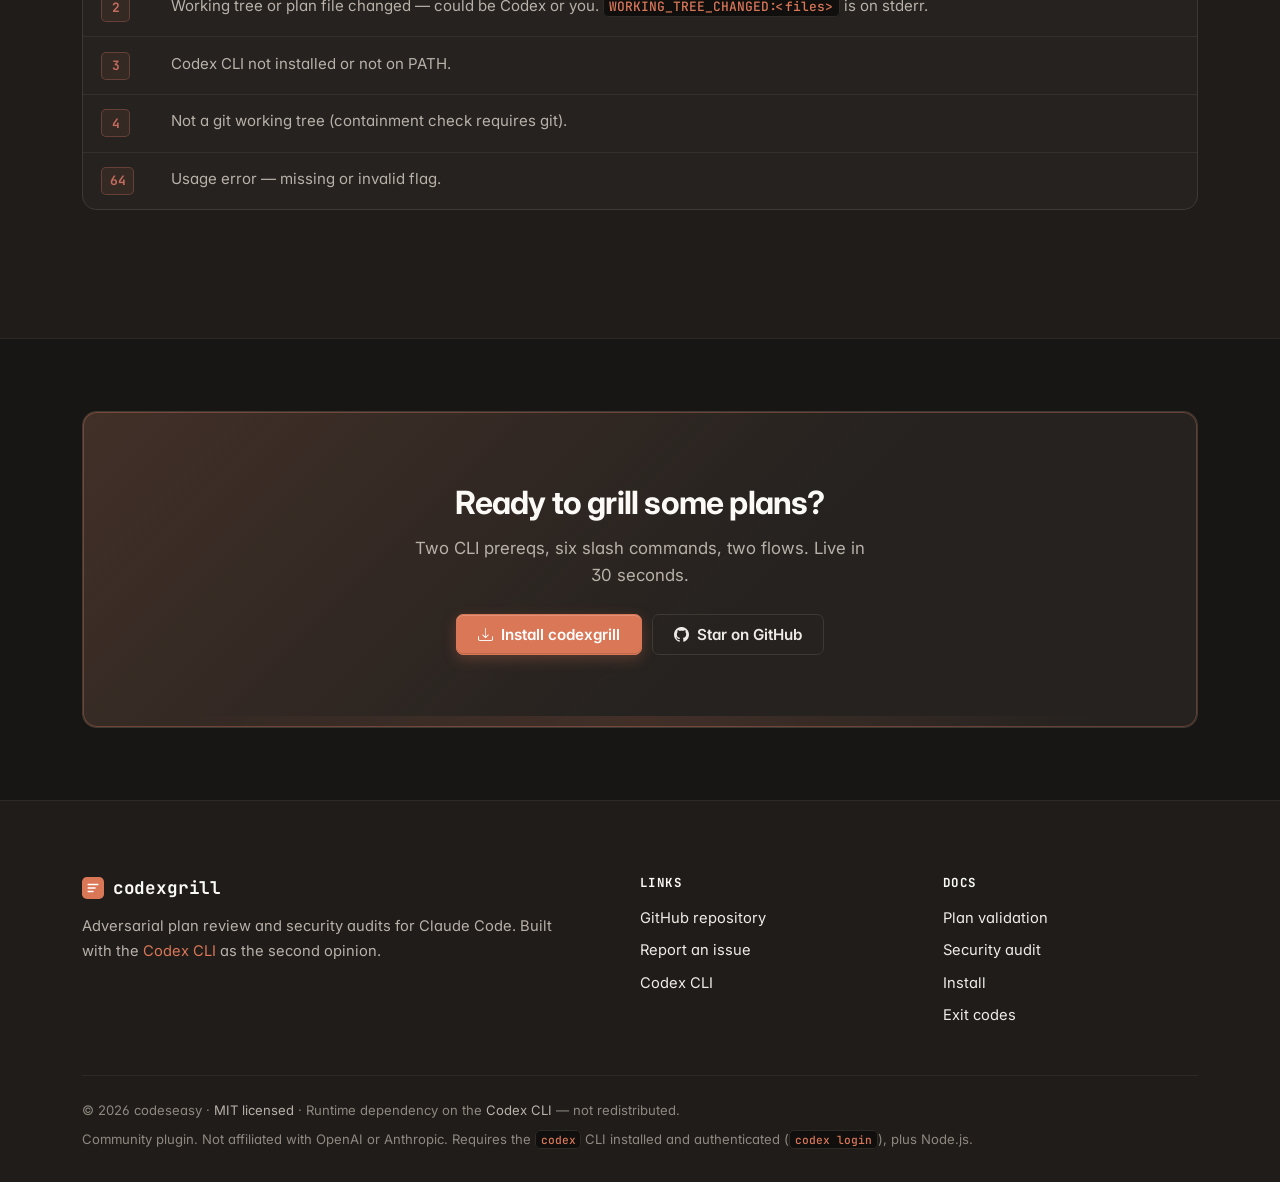
==== commit 9e64554f: "chore(release): v1.6.1 — gate tool calls on printing the review/validation sections; assert mid-turn" ====
--- a/docs/index.html
+++ b/docs/index.html
@@ -47,7 +47,7 @@
     "applicationCategory": "DeveloperApplication",
     "applicationSubCategory": "Code Review",
     "operatingSystem": "macOS, Linux, Windows",
-    "softwareVersion": "1.6.0",
+    "softwareVersion": "1.6.1",
     "description": "A Claude Code plugin that grills implementation plans with Codex (read-only) and runs full security audits — Claude validates every finding against the real code before applying it.",
     "url": "https://codexgrill.com/",
     "downloadUrl": "https://github.com/codeseasy/codexgrill",
@@ -170,7 +170,7 @@
         </svg>
       </span>
       <span class="cg-brand-name">codexgrill</span>
-      <span class="cg-brand-version">v1.6.0</span>
+      <span class="cg-brand-version">v1.6.1</span>
     </a>
 
     <ul class="cg-nav-links" id="nav-links">
@@ -213,7 +213,7 @@
       <div class="hero-text">
         <span class="hero-badge">
           <span class="dot" aria-hidden="true"></span>
-          <span>v1.6.0 · plugin for Claude Code</span>
+          <span>v1.6.1 · plugin for Claude Code</span>
         </span>
         <h1 class="hero-title" id="hero-title">
           Two models,
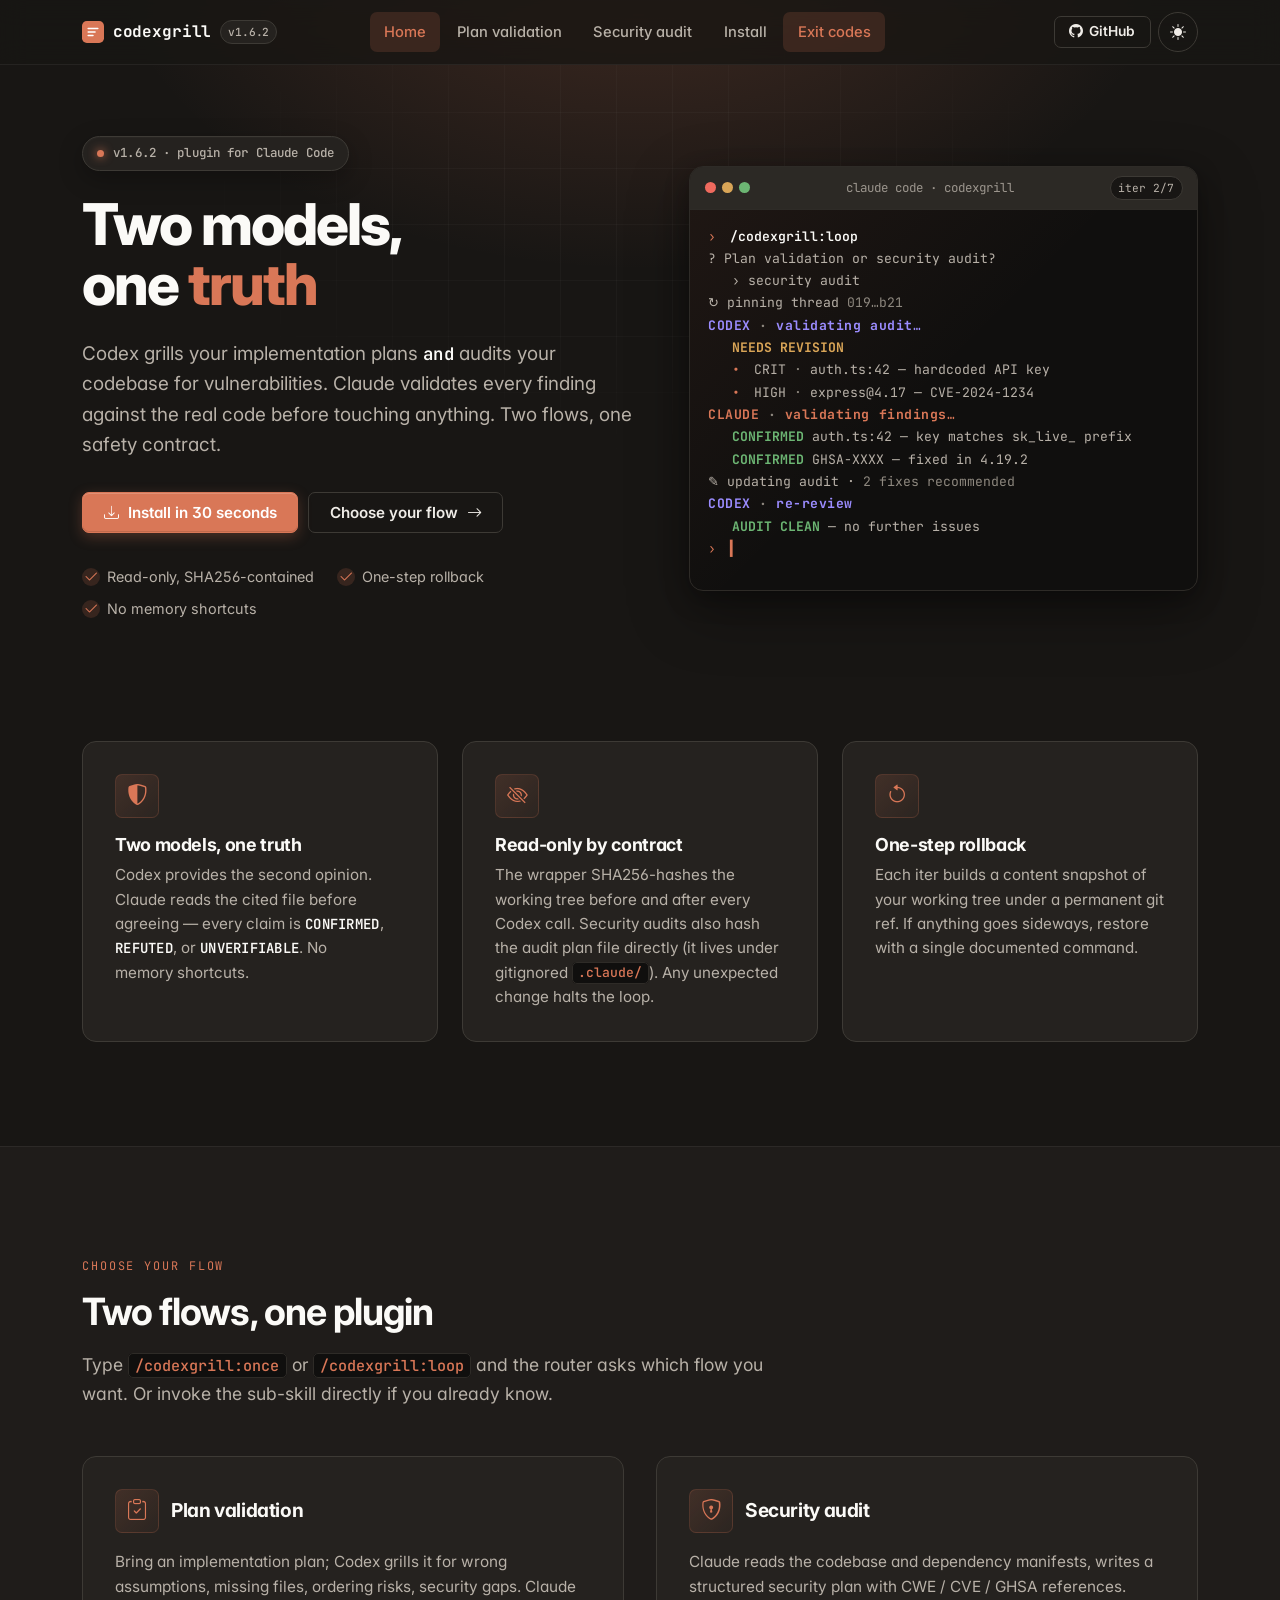
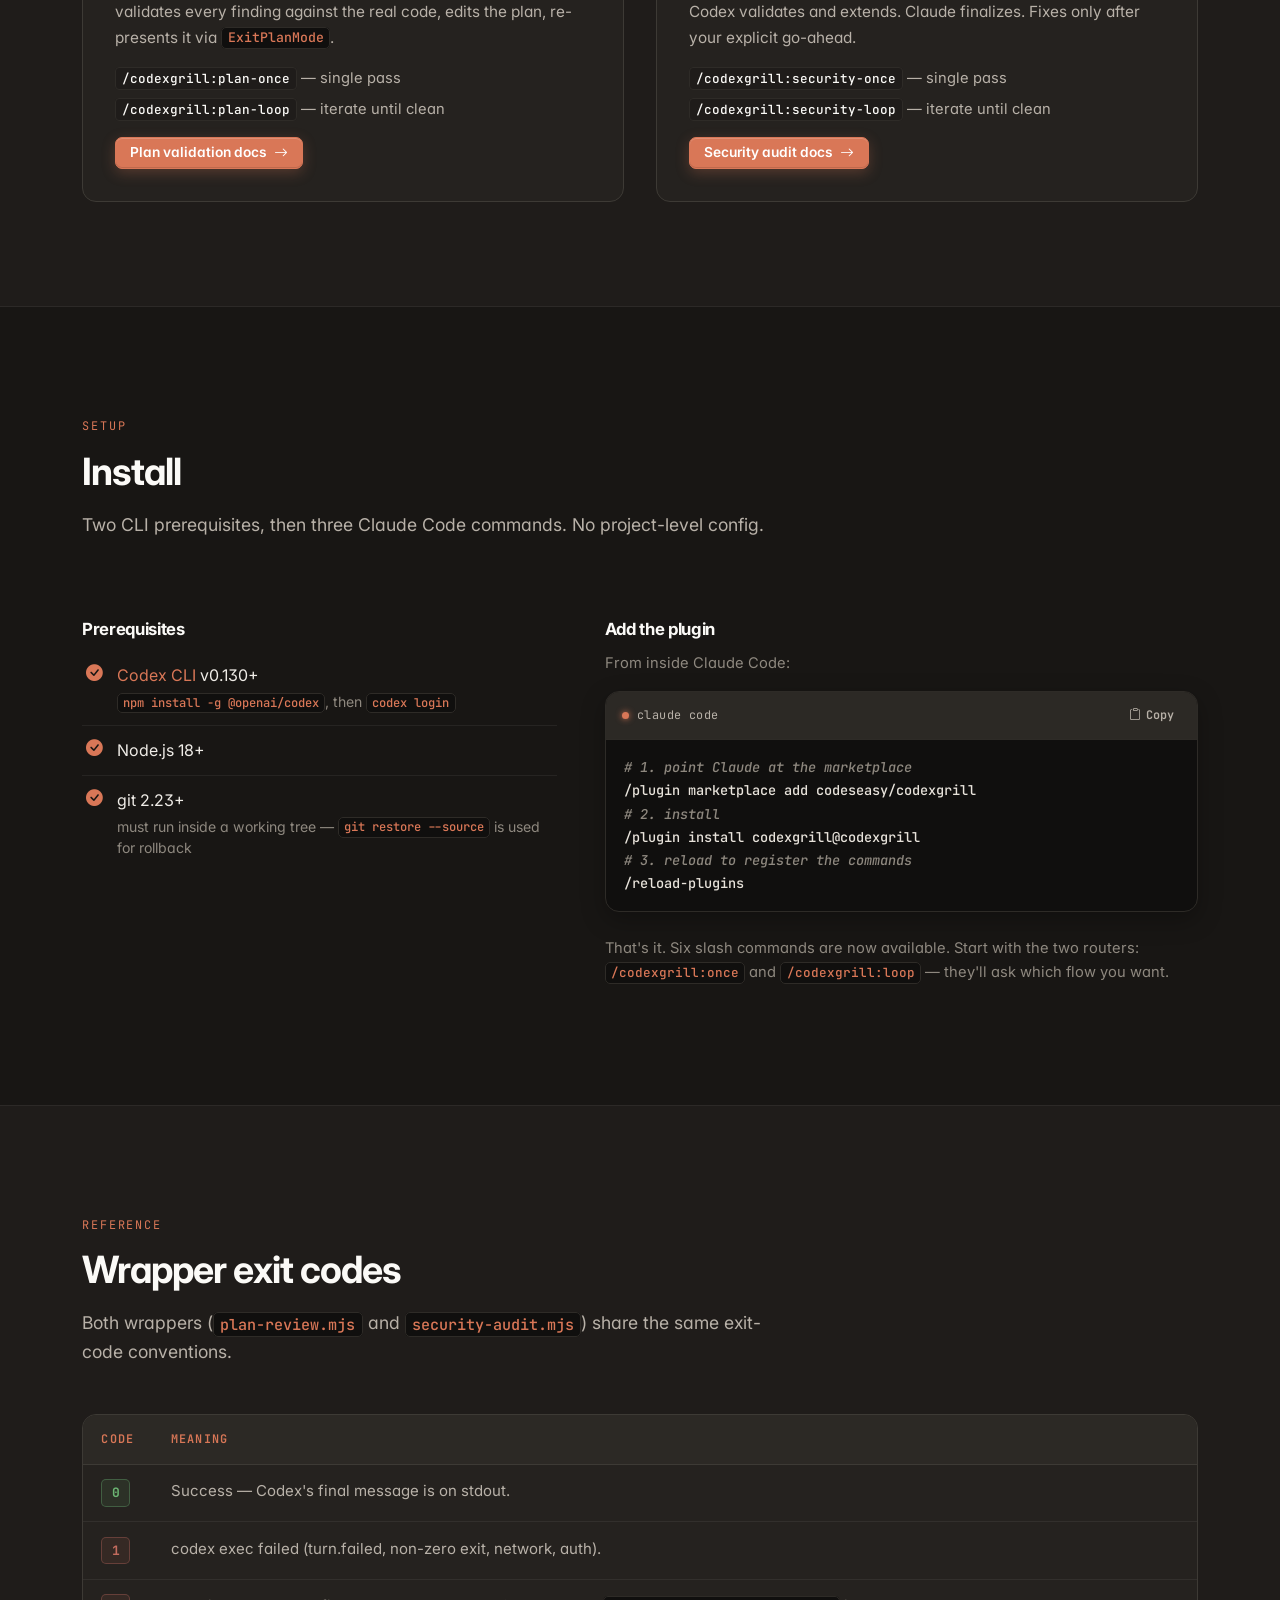
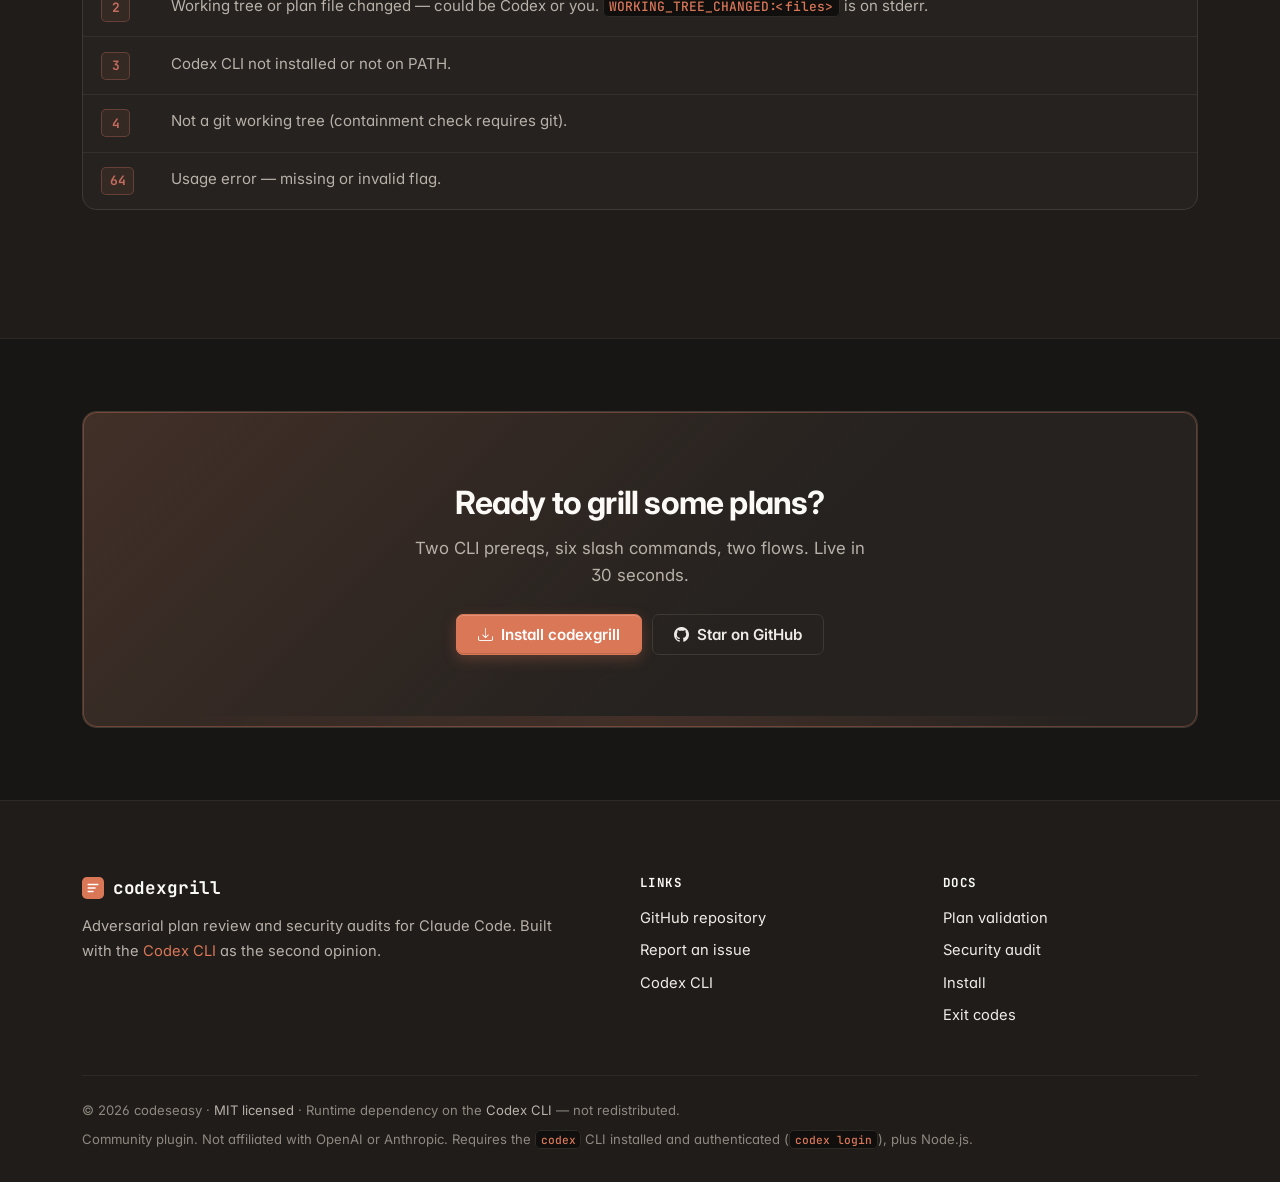
==== commit 8ea5b0e3: "chore(release): v1.6.2 — fix "wait" wording that stalled the loop after Claude validation The loop r" ====
--- a/docs/index.html
+++ b/docs/index.html
@@ -47,7 +47,7 @@
     "applicationCategory": "DeveloperApplication",
     "applicationSubCategory": "Code Review",
     "operatingSystem": "macOS, Linux, Windows",
-    "softwareVersion": "1.6.1",
+    "softwareVersion": "1.6.2",
     "description": "A Claude Code plugin that grills implementation plans with Codex (read-only) and runs full security audits — Claude validates every finding against the real code before applying it.",
     "url": "https://codexgrill.com/",
     "downloadUrl": "https://github.com/codeseasy/codexgrill",
@@ -170,7 +170,7 @@
         </svg>
       </span>
       <span class="cg-brand-name">codexgrill</span>
-      <span class="cg-brand-version">v1.6.1</span>
+      <span class="cg-brand-version">v1.6.2</span>
     </a>
 
     <ul class="cg-nav-links" id="nav-links">
@@ -213,7 +213,7 @@
       <div class="hero-text">
         <span class="hero-badge">
           <span class="dot" aria-hidden="true"></span>
-          <span>v1.6.1 · plugin for Claude Code</span>
+          <span>v1.6.2 · plugin for Claude Code</span>
         </span>
         <h1 class="hero-title" id="hero-title">
           Two models,
